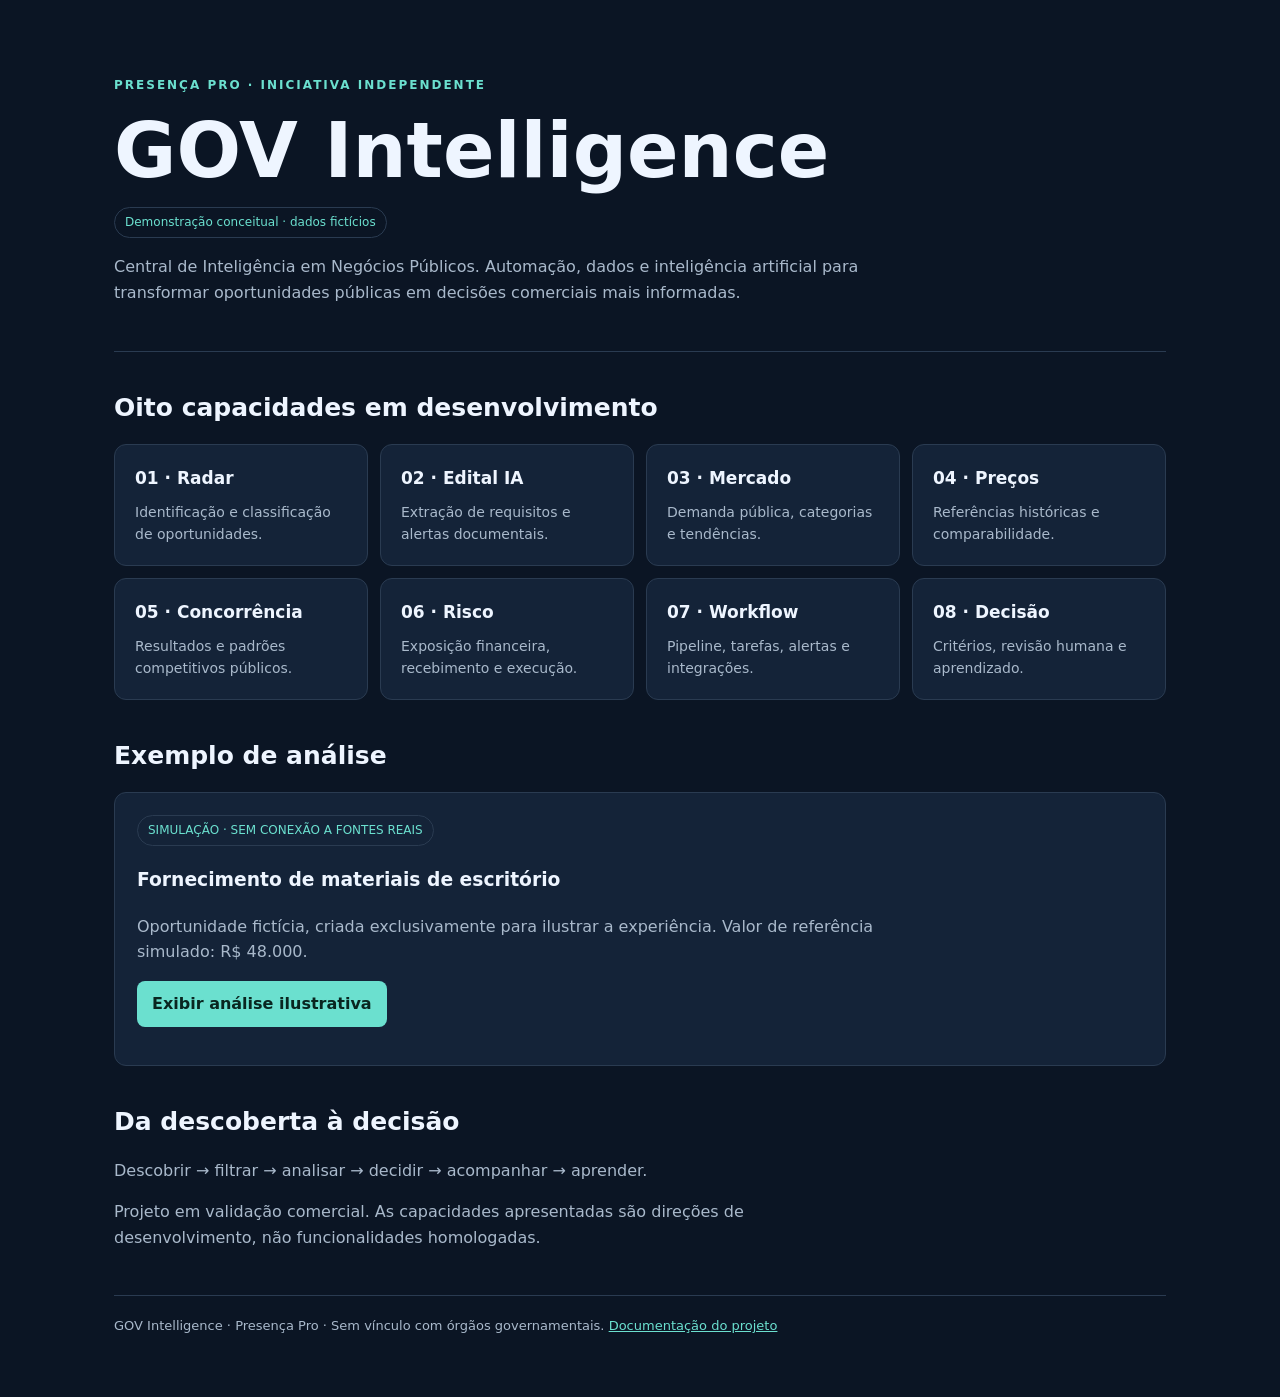
==== gov-intelligence/index.html @ 3c273a82 "GOV Intelligence: adicionar index.html" ====
<!doctype html>
<html lang="pt-BR"><head><meta charset="utf-8"><meta name="viewport" content="width=device-width,initial-scale=1"><title>GOV Intelligence | Presença Pro</title><style>
:root{color-scheme:dark;--bg:#0b1524;--panel:#142338;--line:#2a3b51;--muted:#a9b9cb;--accent:#6be0cf}*{box-sizing:border-box}body{margin:0;background:var(--bg);color:#eef5ff;font:16px/1.6 system-ui,sans-serif}main{max-width:1100px;margin:auto;padding:40px 24px}header{padding:36px 0 30px;border-bottom:1px solid var(--line)}.eyebrow{color:var(--accent);font-size:12px;letter-spacing:2px;font-weight:700}h1{font-size:clamp(36px,7vw,76px);line-height:1.05;margin:16px 0}h2{font-size:25px;margin:36px 0 16px}p{color:var(--muted);max-width:760px}.grid{display:grid;grid-template-columns:repeat(auto-fit,minmax(235px,1fr));gap:12px}.tile{background:var(--panel);border:1px solid var(--line);padding:20px;border-radius:12px}.tile h3{margin:0 0 8px;font-size:17px}.tile p{margin:0;font-size:14px}.tag{display:inline-block;border:1px solid var(--line);padding:5px 10px;border-radius:20px;color:var(--accent);font-size:12px}.demo{border:1px solid var(--line);border-radius:12px;padding:22px;background:var(--panel)}button{background:var(--accent);border:0;border-radius:8px;color:#092620;padding:10px 15px;font:inherit;font-weight:700;cursor:pointer}button:focus-visible{outline:3px solid white}#output{margin-top:16px;white-space:pre-line;color:#dbe9f5}footer{border-top:1px solid var(--line);margin-top:45px;padding:20px 0;font-size:13px;color:var(--muted)}a{color:var(--accent)}</style></head><body><main><header><div class="eyebrow">PRESENÇA PRO · INICIATIVA INDEPENDENTE</div><h1>GOV Intelligence</h1><div class="tag">Demonstração conceitual · dados fictícios</div><p>Central de Inteligência em Negócios Públicos. Automação, dados e inteligência artificial para transformar oportunidades públicas em decisões comerciais mais informadas.</p></header><h2>Oito capacidades em desenvolvimento</h2><div class="grid">
<article class="tile"><h3>01 · Radar</h3><p>Identificação e classificação de oportunidades.</p></article><article class="tile"><h3>02 · Edital IA</h3><p>Extração de requisitos e alertas documentais.</p></article><article class="tile"><h3>03 · Mercado</h3><p>Demanda pública, categorias e tendências.</p></article><article class="tile"><h3>04 · Preços</h3><p>Referências históricas e comparabilidade.</p></article><article class="tile"><h3>05 · Concorrência</h3><p>Resultados e padrões competitivos públicos.</p></article><article class="tile"><h3>06 · Risco</h3><p>Exposição financeira, recebimento e execução.</p></article><article class="tile"><h3>07 · Workflow</h3><p>Pipeline, tarefas, alertas e integrações.</p></article><article class="tile"><h3>08 · Decisão</h3><p>Critérios, revisão humana e aprendizado.</p></article>
</div><h2>Exemplo de análise</h2><section class="demo"><span class="tag">SIMULAÇÃO · SEM CONEXÃO A FONTES REAIS</span><h3>Fornecimento de materiais de escritório</h3><p>Oportunidade fictícia, criada exclusivamente para ilustrar a experiência. Valor de referência simulado: R$ 48.000.</p><button id="analyze">Exibir análise ilustrativa</button><div id="output" role="status" aria-live="polite"></div></section><h2>Da descoberta à decisão</h2><p>Descobrir → filtrar → analisar → decidir → acompanhar → aprender.</p><p>Projeto em validação comercial. As capacidades apresentadas são direções de desenvolvimento, não funcionalidades homologadas.</p><footer>GOV Intelligence · Presença Pro · Sem vínculo com órgãos governamentais. <a href="README.md">Documentação do projeto</a></footer></main><script>document.getElementById('analyze').addEventListener('click',()=>{document.getElementById('output').textContent='Aderência: potencial, sujeita a validação.\nDocumentação: verificar requisitos de habilitação.\nPreço: comparáveis históricos não disponíveis nesta simulação.\nRecebimento: sem evidência suficiente.\nDecisão sugerida: enviar para revisão humana.';});</script></body></html>
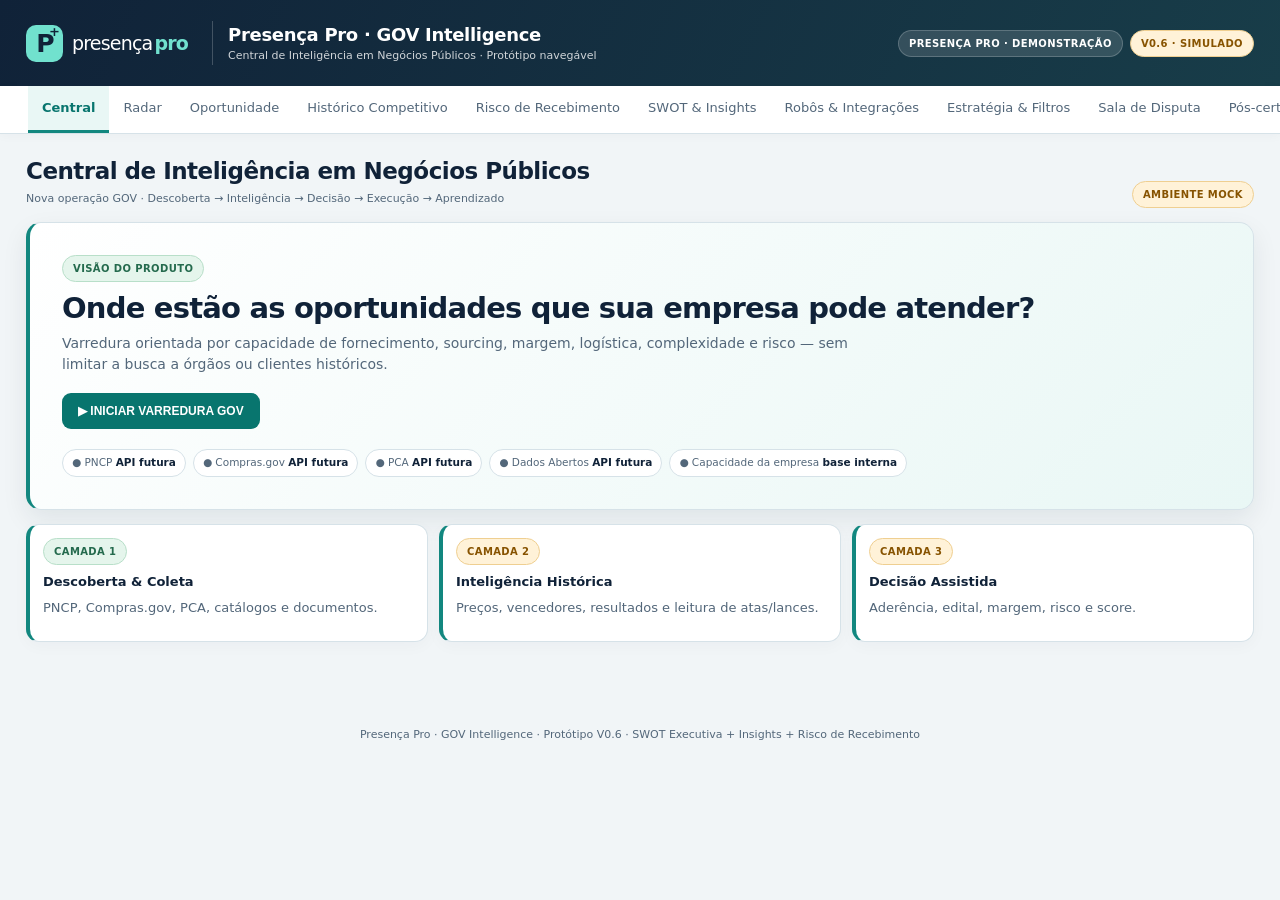
==== commit 0dd55634: "GOV Intelligence: ativar painel completo V0.6 com marca Presença Pro" ====
--- a/gov-intelligence/index.html
+++ b/gov-intelligence/index.html
@@ -1,5 +1,377 @@
 <!doctype html>
-<html lang="pt-BR"><head><meta charset="utf-8"><meta name="viewport" content="width=device-width,initial-scale=1"><title>GOV Intelligence | Presença Pro</title><style>
-:root{color-scheme:dark;--bg:#0b1524;--panel:#142338;--line:#2a3b51;--muted:#a9b9cb;--accent:#6be0cf}*{box-sizing:border-box}body{margin:0;background:var(--bg);color:#eef5ff;font:16px/1.6 system-ui,sans-serif}main{max-width:1100px;margin:auto;padding:40px 24px}header{padding:36px 0 30px;border-bottom:1px solid var(--line)}.eyebrow{color:var(--accent);font-size:12px;letter-spacing:2px;font-weight:700}h1{font-size:clamp(36px,7vw,76px);line-height:1.05;margin:16px 0}h2{font-size:25px;margin:36px 0 16px}p{color:var(--muted);max-width:760px}.grid{display:grid;grid-template-columns:repeat(auto-fit,minmax(235px,1fr));gap:12px}.tile{background:var(--panel);border:1px solid var(--line);padding:20px;border-radius:12px}.tile h3{margin:0 0 8px;font-size:17px}.tile p{margin:0;font-size:14px}.tag{display:inline-block;border:1px solid var(--line);padding:5px 10px;border-radius:20px;color:var(--accent);font-size:12px}.demo{border:1px solid var(--line);border-radius:12px;padding:22px;background:var(--panel)}button{background:var(--accent);border:0;border-radius:8px;color:#092620;padding:10px 15px;font:inherit;font-weight:700;cursor:pointer}button:focus-visible{outline:3px solid white}#output{margin-top:16px;white-space:pre-line;color:#dbe9f5}footer{border-top:1px solid var(--line);margin-top:45px;padding:20px 0;font-size:13px;color:var(--muted)}a{color:var(--accent)}</style></head><body><main><header><div class="eyebrow">PRESENÇA PRO · INICIATIVA INDEPENDENTE</div><h1>GOV Intelligence</h1><div class="tag">Demonstração conceitual · dados fictícios</div><p>Central de Inteligência em Negócios Públicos. Automação, dados e inteligência artificial para transformar oportunidades públicas em decisões comerciais mais informadas.</p></header><h2>Oito capacidades em desenvolvimento</h2><div class="grid">
-<article class="tile"><h3>01 · Radar</h3><p>Identificação e classificação de oportunidades.</p></article><article class="tile"><h3>02 · Edital IA</h3><p>Extração de requisitos e alertas documentais.</p></article><article class="tile"><h3>03 · Mercado</h3><p>Demanda pública, categorias e tendências.</p></article><article class="tile"><h3>04 · Preços</h3><p>Referências históricas e comparabilidade.</p></article><article class="tile"><h3>05 · Concorrência</h3><p>Resultados e padrões competitivos públicos.</p></article><article class="tile"><h3>06 · Risco</h3><p>Exposição financeira, recebimento e execução.</p></article><article class="tile"><h3>07 · Workflow</h3><p>Pipeline, tarefas, alertas e integrações.</p></article><article class="tile"><h3>08 · Decisão</h3><p>Critérios, revisão humana e aprendizado.</p></article>
-</div><h2>Exemplo de análise</h2><section class="demo"><span class="tag">SIMULAÇÃO · SEM CONEXÃO A FONTES REAIS</span><h3>Fornecimento de materiais de escritório</h3><p>Oportunidade fictícia, criada exclusivamente para ilustrar a experiência. Valor de referência simulado: R$ 48.000.</p><button id="analyze">Exibir análise ilustrativa</button><div id="output" role="status" aria-live="polite"></div></section><h2>Da descoberta à decisão</h2><p>Descobrir → filtrar → analisar → decidir → acompanhar → aprender.</p><p>Projeto em validação comercial. As capacidades apresentadas são direções de desenvolvimento, não funcionalidades homologadas.</p><footer>GOV Intelligence · Presença Pro · Sem vínculo com órgãos governamentais. <a href="README.md">Documentação do projeto</a></footer></main><script>document.getElementById('analyze').addEventListener('click',()=>{document.getElementById('output').textContent='Aderência: potencial, sujeita a validação.\nDocumentação: verificar requisitos de habilitação.\nPreço: comparáveis históricos não disponíveis nesta simulação.\nRecebimento: sem evidência suficiente.\nDecisão sugerida: enviar para revisão humana.';});</script></body></html>+<html lang="pt-BR">
+<head>
+<meta charset="utf-8">
+<meta name="viewport" content="width=device-width,initial-scale=1">
+<title>Presença Pro · GOV Intelligence V0.6</title>
+<style>
+html,body{margin:0;width:100%;height:100%;overflow:hidden;background:#f1f5f7}
+#app{border:0;width:100%;height:100%;display:block}
+</style>
+</head>
+<body>
+<iframe id="app" src="./base-v03.html" title="Presença Pro GOV Intelligence"></iframe>
+<script>
+const app=document.getElementById('app');
+app.addEventListener('load',()=>{
+  const w=app.contentWindow,d=app.contentDocument;
+  if(!d||d.getElementById('v04patched')) return;
+
+  const mark=d.createElement('meta'); mark.id='v04patched'; d.head.appendChild(mark);
+  d.title='Presença Pro · GOV Intelligence V0.6';
+
+  const css=d.createElement('style');
+  css.textContent=`
+  .engineboard{display:grid;grid-template-columns:repeat(4,1fr);gap:8px;margin-top:12px}
+  .engineitem{border:1px solid var(--ln);border-radius:8px;background:#fafcfe;padding:9px 10px;min-height:60px}
+  .engineitem .estate{display:flex;align-items:center;gap:6px;font-size:10px;color:var(--g);margin-top:5px}
+  .edot{width:8px;height:8px;border-radius:50%;background:#a8b3bd;display:inline-block}
+  .engineitem.active{border-color:#8acdc4;background:var(--soft)}
+  .engineitem.active .edot{background:var(--b);box-shadow:0 0 0 5px rgba(18,135,127,.12)}
+  .engineitem.done .edot{background:var(--ok)}
+  .engineitem b{font-size:11px;color:var(--n)}
+  .tabpane{display:none}.tabpane.on{display:block}
+  .mini-btn{border:1px solid var(--ln);background:#fff;color:var(--n);border-radius:6px;padding:5px 7px;font-size:10px;font-weight:700;cursor:pointer;margin-top:8px}
+  .mini-btn:hover{background:var(--soft)}
+  .history-detail{margin-top:12px}
+  .source-flag{font-size:9px;padding:2px 6px;border-radius:9px;background:#eef5fb;color:#245a91;white-space:nowrap}
+  .source-flag.ata{background:#fff4d8;color:#875300}
+  .engine-output{min-height:142px}.engine-output h3{margin-top:4px}
+  .source-map{display:grid;grid-template-columns:1fr 1fr;gap:10px}.source-map .card{margin-bottom:0}
+  .hist-kpis{display:grid;grid-template-columns:repeat(5,1fr);gap:10px}.hist-kpis .kpi{margin-bottom:0}
+  .risk-kpis{display:grid;grid-template-columns:repeat(5,1fr);gap:10px}.risk-kpis .kpi{margin-bottom:0}
+  .risk-low{color:#16834a}.risk-mid{color:#b26a00}.risk-high{color:#b52b2b}
+  .confidence{display:inline-flex;align-items:center;gap:5px;font-size:9px;font-weight:800;padding:3px 7px;border-radius:10px;background:#eaf6ef;color:#176b40}
+  .confidence.mid{background:#fff4d8;color:#875300}.confidence.low{background:#fdebec;color:#9b2525}
+  .swot-grid{display:grid;grid-template-columns:1fr 1fr;gap:10px}.swot-card{border:1px solid var(--ln);border-radius:10px;background:#fff;padding:14px}.swot-card h3{margin:0 0 8px;font-size:15px}.swot-card ul{margin:0;padding-left:18px}.swot-card li{margin:6px 0;font-size:12px;line-height:1.35}.swot-card.strength h3{color:#167447}.swot-card.weakness h3{color:#a35a00}.swot-card.opportunity h3{color:#245a91}.swot-card.threat h3{color:#a12b2b}.insight-grid{display:grid;grid-template-columns:repeat(3,1fr);gap:10px}.insight-card{background:#f8fbfe;border:1px solid var(--ln);border-radius:9px;padding:12px}.insight-card b{display:block;color:var(--n);margin-bottom:5px}.insight-card span{font-size:11px;color:var(--g);line-height:1.35;display:block}
+  @media(max-width:980px){.engineboard{grid-template-columns:repeat(2,1fr)}.hist-kpis,.risk-kpis{grid-template-columns:repeat(2,1fr)}.source-map{grid-template-columns:1fr}.insight-grid{grid-template-columns:1fr}}
+  @media(max-width:620px){.engineboard,.hist-kpis,.risk-kpis,.swot-grid{grid-template-columns:1fr}}
+  `;
+  d.head.appendChild(css);
+
+  const badges=[...d.querySelectorAll('.header-badges .badge')];
+  const vb=badges.find(x=>x.textContent.includes('V0.3'));
+  if(vb) vb.textContent='V0.6 · SIMULADO';
+  if(d.querySelector('footer')) d.querySelector('footer').textContent='Presença Pro · GOV Intelligence · Protótipo V0.6 · SWOT Executiva + Insights + Risco de Recebimento';
+
+  const detailNav=d.querySelector('.nav button[data-v="detail"]');
+  if(detailNav&&!d.querySelector('.nav button[data-v="history"]')){
+    const b=d.createElement('button'); b.dataset.v='history'; b.textContent='Histórico Competitivo';
+    detailNav.after(b);
+  }
+  const historyNav=d.querySelector('.nav button[data-v="history"]');
+  if(historyNav&&!d.querySelector('.nav button[data-v="paymentrisk"]')){
+    const b=d.createElement('button'); b.dataset.v='paymentrisk'; b.textContent='Risco de Recebimento'; historyNav.after(b);
+  }
+  const paymentNav=d.querySelector('.nav button[data-v="paymentrisk"]');
+  if(paymentNav&&!d.querySelector('.nav button[data-v="swot"]')){
+    const b=d.createElement('button'); b.dataset.v='swot'; b.textContent='SWOT & Insights'; paymentNav.after(b);
+  }
+
+  const detail=d.getElementById('detail');
+  detail.innerHTML=`
+  <div class="cols">
+    <div class="card">
+      <span class="badge mock">OPORTUNIDADE SIMULADA</span>
+      <h2 style="margin-bottom:5px">Pregão 90042/2026</h2>
+      <div class="muted">Aquisição de equipamentos de climatização • abertura 23/11/2026</div>
+      <div class="tabs detail-tabs">
+        <button class="on" data-tab="overview">Visão geral</button>
+        <button data-tab="items">Itens</button>
+        <button data-tab="prices">Preços</button>
+        <button data-tab="competition">Concorrência</button>
+        <button data-tab="edital">Edital IA</button>
+      </div>
+      <div class="tabpane on" id="tab-overview">
+        <div class="alert good"><b>Recomendação: PARTICIPAR.</b> Boa compatibilidade comercial, sourcing viável e logística favorável.</div>
+        <div class="alert"><b>Atenção:</b> prazo de entrega de 10 dias e pagamento previsto em 30 dias após aceite.</div>
+        <h3>Leitura estruturada da oportunidade</h3>
+        <table class="table"><tbody>
+          <tr><td>Objeto</td><td>Equipamentos de climatização</td></tr>
+          <tr><td>Valor estimado</td><td>R$ 184.500</td></tr>
+          <tr><td>Entrega</td><td>Fortaleza/CE</td></tr>
+          <tr><td>SRP</td><td>Sim</td></tr>
+          <tr><td>Equivalente</td><td>Permitido, mediante especificações</td></tr>
+          <tr><td>Pagamento</td><td>30 dias</td></tr>
+        </tbody></table>
+      </div>
+      <div class="tabpane" id="tab-items">
+        <h3>Itens mapeados</h3>
+        <table class="table"><thead><tr><th>Item</th><th>Descrição</th><th>Qtd.</th><th>Estimado</th><th>Aderência</th></tr></thead><tbody>
+          <tr><td>01</td><td>Equipamento 18.000 BTU</td><td>28</td><td>R$ 3.180/un.</td><td class="score">96</td></tr>
+          <tr><td>02</td><td>Equipamento 24.000 BTU</td><td>16</td><td>R$ 4.380/un.</td><td class="score">91</td></tr>
+          <tr><td>03</td><td>Acessórios de instalação</td><td>44</td><td>R$ 580/un.</td><td class="score">78</td></tr>
+        </tbody></table>
+      </div>
+      <div class="tabpane" id="tab-prices">
+        <div class="alert good"><b>Price Intelligence:</b> 37 resultados históricos comparáveis foram usados nesta simulação.</div>
+        <table class="table"><thead><tr><th>Indicador</th><th>Valor</th><th>Fonte prevista</th></tr></thead><tbody>
+          <tr><td>Estimativa atual</td><td>R$ 3.180</td><td>Edital/PNCP</td></tr>
+          <tr><td>Mediana histórica</td><td>R$ 3.042</td><td>Pesquisa de Preços / Resultados</td></tr>
+          <tr><td>Menor vencedor observado</td><td>R$ 2.890</td><td>Compras.gov</td></tr>
+          <tr><td>Último valor homologado</td><td>R$ 2.974</td><td>Resultado do item</td></tr>
+          <tr><td>Limite interno simulado</td><td><b>R$ 2.790</b></td><td>Motor interno</td></tr>
+        </tbody></table>
+        <button class="mini-btn goHistory">Abrir histórico competitivo →</button>
+      </div>
+      <div class="tabpane" id="tab-competition">
+        <h3>Mapa competitivo simulado</h3>
+        <table class="table"><thead><tr><th>Fornecedor</th><th>Vitórias</th><th>Faixa vencedora</th><th>Último resultado</th></tr></thead><tbody>
+          <tr><td>Fornecedor Alfa</td><td>8</td><td>R$ 2.890–3.060</td><td>R$ 2.974</td></tr>
+          <tr><td>Fornecedor Beta</td><td>5</td><td>R$ 2.940–3.140</td><td>R$ 3.020</td></tr>
+          <tr><td>Fornecedor Gama</td><td>4</td><td>R$ 3.000–3.190</td><td>R$ 3.085</td></tr>
+        </tbody></table>
+        <div class="sourcebox"><span class="source-flag">API estruturada</span> vencedor, menor lance, valor negociado/homologado quando disponíveis. <span class="source-flag ata">Ata/Lance Reader</span> sequência de propostas e lances quando houver ata pública acessível.</div>
+        <button class="mini-btn goHistory">Explorar histórico completo →</button>
+      </div>
+      <div class="tabpane" id="tab-edital">
+        <h3>Edital AI</h3>
+        <div class="alert"><b>Risco principal:</b> prazo de entrega de 10 dias.</div>
+        <table class="table"><tbody>
+          <tr><td>Habilitação</td><td>Sem exigência especial identificada</td></tr>
+          <tr><td>Marca de referência</td><td>Equivalente permitido</td></tr>
+          <tr><td>Garantia</td><td>12 meses</td></tr>
+          <tr><td>Multa por atraso</td><td>Cláusula localizada para revisão humana</td></tr>
+          <tr><td>Trechos críticos</td><td>6 trechos sinalizados</td></tr>
+        </tbody></table>
+      </div>
+      <div class="decision"><button class="approve">Aprovar participação</button><button class="review">Revisão humana</button><button class="reject">Descartar</button></div>
+    </div>
+    <div>
+      <div class="card">
+        <span class="muted">ADERÊNCIA</span><div class="bigscore">94</div>
+        <div class="meter"><span>Produto</span><div class="track"><div class="fill" style="width:96%"></div></div><b>96</b></div>
+        <div class="meter"><span>Sourcing</span><div class="track"><div class="fill" style="width:93%"></div></div><b>93</b></div>
+        <div class="meter"><span>Logística</span><div class="track"><div class="fill" style="width:88%"></div></div><b>88</b></div>
+        <div class="meter"><span>Financeiro</span><div class="track"><div class="fill" style="width:79%"></div></div><b>79</b></div>
+        <div class="meter"><span>Risco</span><div class="track"><div class="fill" style="width:84%"></div></div><b>84</b></div>
+      </div>
+      <div class="card section"><span class="badge mock">RISCO DE RECEBIMENTO · SIMULADO</span><h3 style="margin:8px 0 4px">Prazo histórico estimado: <span class="risk-low">27 dias</span></h3><div class="muted">Prazo do edital: 30 dias após aceite · confiança da amostra: alta</div><div class="meter"><span>Recebimento</span><div class="track"><div class="fill" style="width:88%"></div></div><b>88</b></div><div class="sourcebox">Motor cruza empenho → liquidação → pagamento e mede o prazo efetivo quando a fonte pública oferece essas datas.</div><button class="mini-btn goPaymentRisk">Abrir análise de recebimento →</button></div>
+      <div class="card section"><b>Como chegamos aqui?</b><div class="sourcebox">Source Collector → Opportunity Scanner → Catalog Normalizer → Capability Matcher → Historical Intelligence → Payment Risk Engine → Edital AI → Price & Risk Engine → Opportunity Score.</div></div>
+    </div>
+  </div>`;
+
+  const hist=d.createElement('section'); hist.id='history'; hist.className='view';
+  hist.innerHTML=`
+    <div class="hist-kpis">
+      <div class="kpi"><span>Pregões comparáveis</span><strong>128</strong></div>
+      <div class="kpi"><span>Itens/resultados</span><strong>684</strong></div>
+      <div class="kpi"><span>Fornecedores mapeados</span><strong>73</strong></div>
+      <div class="kpi"><span>Mediana de desconto</span><strong>8,7%</strong></div>
+      <div class="kpi"><span>Período</span><strong>24 meses</strong></div>
+    </div>
+    <div class="section card">
+      <div class="page-head" style="margin-bottom:10px"><div><h3>Histórico Competitivo</h3><div class="muted">Resultados anteriores para apoiar preço, concorrência e estratégia.</div></div><span class="badge mock">DADOS DEMONSTRATIVOS</span></div>
+      <div class="filtergrid">
+        <div><label>Família / item</label><input value="Climatização"></div>
+        <div><label>Órgão / UASG</label><input placeholder="Todos"></div>
+        <div><label>Fornecedor</label><input placeholder="Todos"></div>
+        <div><label>Período</label><select><option>Últimos 24 meses</option><option>12 meses</option><option>36 meses</option></select></div>
+        <div><label>UF</label><select><option>Brasil</option><option>CE</option><option>Nordeste</option></select></div>
+        <div><label>Resultado</label><select><option>Homologados + adjudicados</option><option>Todos</option></select></div>
+      </div>
+    </div>
+    <div class="section card">
+      <table class="table"><thead><tr><th>Data</th><th>Órgão</th><th>Item</th><th>Vencedor</th><th>Estimado</th><th>Melhor lance</th><th>Homologado</th><th>Fonte</th><th></th></tr></thead><tbody>
+        <tr><td>04/11/26</td><td>Órgão Federal A</td><td>18.000 BTU</td><td>Fornecedor Alfa</td><td>R$ 3.240</td><td>R$ 2.974</td><td>R$ 2.974</td><td><span class="source-flag">API</span></td><td><button class="mini-btn histDetail">Detalhar</button></td></tr>
+        <tr><td>18/10/26</td><td>Órgão Federal B</td><td>18.000 BTU</td><td>Fornecedor Beta</td><td>R$ 3.190</td><td>R$ 3.020</td><td>R$ 3.020</td><td><span class="source-flag">API</span></td><td><button class="mini-btn histDetail">Detalhar</button></td></tr>
+        <tr><td>29/09/26</td><td>Autarquia Federal C</td><td>24.000 BTU</td><td>Fornecedor Gama</td><td>R$ 4.520</td><td>R$ 4.110</td><td>R$ 4.090</td><td><span class="source-flag ata">ATA + API</span></td><td><button class="mini-btn histDetail">Detalhar</button></td></tr>
+        <tr><td>11/08/26</td><td>Instituto Federal D</td><td>18.000 BTU</td><td>Fornecedor Alfa</td><td>R$ 3.300</td><td>R$ 2.890</td><td>R$ 2.920</td><td><span class="source-flag ata">ATA + API</span></td><td><button class="mini-btn histDetail">Detalhar</button></td></tr>
+      </tbody></table>
+    </div>
+    <div class="history-detail card" id="historyDetail">
+      <div class="cols">
+        <div><span class="badge mock">SIMULAÇÃO HISTÓRICA</span><h3>Pregão histórico · Item 01 — 18.000 BTU</h3>
+          <table class="table"><tbody><tr><td>Estimado</td><td>R$ 3.240,00</td></tr><tr><td>Melhor lance</td><td><b>R$ 2.974,00</b></td></tr><tr><td>Negociado</td><td>R$ 2.974,00</td></tr><tr><td>Homologado</td><td>R$ 2.974,00</td></tr><tr><td>Vencedor</td><td>Fornecedor Alfa</td></tr><tr><td>Economia vs. estimado</td><td>8,2%</td></tr></tbody></table>
+        </div>
+        <div><h3>Linha de disputa</h3>
+          <div class="meter"><span>Abertura</span><div class="track"><div class="fill" style="width:100%"></div></div><b>3.240</b></div>
+          <div class="meter"><span>1º corte</span><div class="track"><div class="fill" style="width:94%"></div></div><b>3.060</b></div>
+          <div class="meter"><span>2º corte</span><div class="track"><div class="fill" style="width:92%"></div></div><b>2.990</b></div>
+          <div class="meter"><span>Vencedor</span><div class="track"><div class="fill" style="width:91%"></div></div><b>2.974</b></div>
+          <div class="sourcebox"><span class="source-flag">API</span> campos estruturados de resultado. <span class="source-flag ata">ATA</span> sequência detalhada de lances, quando disponível.</div>
+        </div>
+      </div>
+    </div>
+    <div class="section source-map"><div class="card"><h3>O que o robô consolida por item</h3><p class="muted">Órgão/UASG · descrição · CATMAT/CATSER · quantidade · estimativa · vencedor · melhor lance · negociado · homologado · data · classificação · desconto.</p></div><div class="card"><h3>O que o leitor de ata acrescenta</h3><p class="muted">Propostas iniciais · sequência de lances · horários/eventos · negociação · mensagens relevantes · comportamento competitivo, quando o documento público permitir extração.</p></div></div>
+  `;
+  d.getElementById('robots').before(hist);
+
+
+  const paymentrisk=d.createElement('section'); paymentrisk.id='paymentrisk'; paymentrisk.className='view';
+  paymentrisk.innerHTML=`
+    <div class="risk-kpis">
+      <div class="kpi"><span>Prazo médio efetivo</span><strong>34 dias</strong></div>
+      <div class="kpi"><span>Mediana</span><strong>29 dias</strong></div>
+      <div class="kpi"><span>P90</span><strong>61 dias</strong></div>
+      <div class="kpi"><span>Pagamentos no prazo</span><strong>78%</strong></div>
+      <div class="kpi"><span>Cobertura da amostra</span><strong>82%</strong></div>
+    </div>
+    <div class="section card">
+      <div class="page-head" style="margin-bottom:10px"><div><h3>Risco de Recebimento</h3><div class="muted">Prazo real entre liquidação/atesto e pagamento, conforme disponibilidade das fontes públicas.</div></div><span class="badge mock">DADOS DEMONSTRATIVOS</span></div>
+      <div class="filtergrid">
+        <div><label>Prazo histórico</label><select><option>Todos</option><option>Até 30 dias</option><option>31–45 dias</option><option>46–60 dias</option><option>61–90 dias</option><option>Acima de 90 dias</option></select></div>
+        <div><label>Nível de risco</label><select><option>Todos</option><option>Baixo</option><option>Médio</option><option>Alto</option></select></div>
+        <div><label>Esfera</label><select><option>Todas</option><option>Federal</option><option>Estadual</option><option>Municipal</option></select></div>
+        <div><label>UF</label><select><option>Brasil</option><option>CE</option><option>Nordeste</option></select></div>
+        <div><label>Confiança mínima</label><select><option>Média ou alta</option><option>Somente alta</option><option>Qualquer</option></select></div>
+        <div><label>Período histórico</label><select><option>24 meses</option><option>12 meses</option><option>36 meses</option></select></div>
+      </div>
+    </div>
+    <div class="section card">
+      <table class="table"><thead><tr><th>Órgão / unidade</th><th>Esfera</th><th>Prazo edital</th><th>Média efetiva</th><th>P90</th><th>No prazo</th><th>Risco</th><th>Confiança</th></tr></thead><tbody>
+        <tr><td>Órgão Federal A</td><td>Federal</td><td>30 dias</td><td>24 dias</td><td>38 dias</td><td>91%</td><td><b class="risk-low">Baixo</b></td><td><span class="confidence">ALTA</span></td></tr>
+        <tr><td>Autarquia Federal B</td><td>Federal</td><td>30 dias</td><td>37 dias</td><td>56 dias</td><td>74%</td><td><b class="risk-mid">Médio</b></td><td><span class="confidence">ALTA</span></td></tr>
+        <tr><td>Órgão Estadual C</td><td>Estadual</td><td>30 dias</td><td>48 dias</td><td>79 dias</td><td>62%</td><td><b class="risk-mid">Médio</b></td><td><span class="confidence mid">MÉDIA</span></td></tr>
+        <tr><td>Município D</td><td>Municipal</td><td>30 dias</td><td>—</td><td>—</td><td>—</td><td><b>Sem evidência</b></td><td><span class="confidence low">BAIXA</span></td></tr>
+      </tbody></table>
+      <div class="sourcebox"><b>Regra:</b> ausência de dado não será convertida em risco baixo. O motor exibirá <b>SEM EVIDÊNCIA SUFICIENTE</b> e reduzirá a confiança do score.</div>
+    </div>
+    <div class="section cols">
+      <div class="card"><h3>Como o indicador é calculado</h3><p class="muted">Contratação/empenho → data de atesto/liquidação → data de pagamento → dias efetivos. O motor calcula média, mediana, P75/P90, percentual pago no prazo, dispersão e recorrência de atrasos.</p></div>
+      <div class="card"><h3>Fontes previstas</h3><p class="muted">PNCP/Compras.gov para contratação e empenho; execução da despesa e Portais da Transparência para liquidação/pagamento; bases estaduais/municipais quando houver dados estruturados e auditáveis.</p></div>
+    </div>`;
+  d.getElementById('robots').before(paymentrisk);
+
+
+  const swot=d.createElement('section'); swot.id='swot'; swot.className='view';
+  swot.innerHTML=`
+    <div class="card">
+      <div class="page-head" style="margin-bottom:12px">
+        <div><h3>SWOT Executiva — Nova Operação GOV</h3><div class="muted">Cenário ilustrativo de uma empresa fornecedora que pretende crescer em negócios públicos.</div></div>
+        <span class="badge mock">VISÃO EXECUTIVA</span>
+      </div>
+      <div class="swot-grid">
+        <div class="swot-card strength"><h3>Forças</h3><ul>
+          <li>Possibilidade de operar várias linhas de fornecimento.</li>
+          <li>Experiência com clientes públicos e fornecimento institucional, quando comprovada.</li>
+          <li>Histórico comercial pode demonstrar capacidade de comprar e entregar.</li>
+          <li>Estrutura de dados, painéis e automações como capacidade a desenvolver.</li>
+        </ul></div>
+        <div class="swot-card weakness"><h3>Fraquezas</h3><ul>
+          <li>Histórico de licitações ainda pouco estruturado para comparar lances, perdas e concorrentes.</li>
+          <li>Capital de giro pode limitar oportunidades maiores.</li>
+          <li>Dependência de fornecedor, estoque e prazo de entrega precisa ser validada caso a caso.</li>
+          <li>Alguns dados antigos ainda não permitem reconstruir todo o caminho do certame.</li>
+        </ul></div>
+        <div class="swot-card opportunity"><h3>Oportunidades</h3><ul>
+          <li>Acessar um universo muito maior de compras públicas no GOV.</li>
+          <li>Entrar em novas categorias com base em margem, prazo e capacidade de fornecimento.</li>
+          <li>Usar histórico de preços, vencedores e pagamentos para escolher melhor onde participar.</li>
+          <li>Transformar dados públicos em vantagem competitiva própria.</li>
+        </ul></div>
+        <div class="swot-card threat"><h3>Riscos Externos</h3><ul>
+          <li>Guerra de preço e margem insuficiente.</li>
+          <li>Atraso de pagamento e capital parado por muito tempo.</li>
+          <li>Erro técnico no item, documentação ou prazo de entrega.</li>
+          <li>Concorrentes recorrentes com maior escala ou preço de compra melhor.</li>
+        </ul></div>
+      </div>
+    </div>
+    <div class="section card">
+      <h3>Insights para decisão</h3>
+      <div class="insight-grid">
+        <div class="insight-card"><b>1. Não entrar só porque o edital parece bom</b><span>Preço, margem, prazo, fornecedor e recebimento precisam fechar juntos.</span></div>
+        <div class="insight-card"><b>2. Caixa é parte da estratégia</b><span>Uma oportunidade grande pode ser ruim se exigir muito dinheiro antes do recebimento.</span></div>
+        <div class="insight-card"><b>3. O motor deve aprender</b><span>Cada disputa vencida ou perdida melhora preço, concorrência e decisão futura.</span></div>
+      </div>
+    </div>
+    <div class="section card">
+      <div class="alert good"><b>Leitura executiva:</b> a capacidade comercial deve ser validada antes de entrar nesse mercado; o crescimento deve ser seletivo. O diferencial será escolher melhor as oportunidades — não participar de tudo.</div>
+    </div>`;
+  d.getElementById('robots').before(swot);
+
+  const robots=d.getElementById('robots');
+  const engine=(name,out,badge='MOTOR')=>`<div class="card"><span class="badge ${badge==='CONECTOR'?'real':'mock'}">${badge}</span><strong>${name}</strong><span class="muted">${out}</span><button class="mini-btn engineShow" data-name="${name}" data-out="${out}">Ver saída</button></div>`;
+  robots.innerHTML=`
+    <div class="robot">
+      ${engine('PNCP Connector','Contratações, itens, resultados, atas, contratos e PCA.','CONECTOR')}
+      ${engine('Compras.gov Open Data','Pregões, itens, preços praticados, fornecedores e resultados.','CONECTOR')}
+      ${engine('Opportunity Scanner','Varre, deduplica e classifica novas oportunidades.')}
+      ${engine('Catalog Normalizer','Relaciona descrições a CATMAT/CATSER e famílias comerciais.')}
+      ${engine('Capability Matcher','Cruza capacidade histórica, sourcing e viabilidade operacional.')}
+      ${engine('Historical Intelligence','Consolida vencedores, preços, homologações e recorrência.')}
+      ${engine('Public Expenditure Connector','Coleta empenho, liquidação e pagamento em bases públicas estruturadas.','CONECTOR')}
+      ${engine('Payment Risk Engine','Calcula prazo efetivo, dispersão, atrasos e confiança por órgão/unidade.')}
+      ${engine('Ata / Lance Reader','Reconstrói dinâmica de disputa a partir de atas públicas acessíveis.')}
+      ${engine('Edital AI','Extrai requisitos, riscos, prazos e obrigações.')}
+      ${engine('Price & Risk Engine','Calcula referência, margem, capital e limite de disputa.')}
+      ${engine('Competitor Intelligence','Mapeia frequência de vitórias e faixas vencedoras.')}
+      ${engine('Opportunity Score','Consolida aderência, margem, prazo e risco.')}
+      ${engine('Alert & Learning Engine','Monitora prazos, retificações e retroalimenta o motor.')}
+    </div>
+    <div class="section cols">
+      <div class="card"><h3>Orquestração</h3><div class="flow"><span class="node">Fontes</span><span class="arrow">→</span><span class="node">Scanner</span><span class="arrow">→</span><span class="node">Catálogo</span><span class="arrow">→</span><span class="node">Capacidade</span><span class="arrow">→</span><span class="node">Histórico</span><span class="arrow">→</span><span class="node">Recebimento</span><span class="arrow">→</span><span class="node">Ata/Lances</span><span class="arrow">→</span><span class="node">Edital</span><span class="arrow">→</span><span class="node">Preço/Risco</span><span class="arrow">→</span><span class="node">Score</span><span class="arrow">→</span><span class="node">Humano</span></div><div class="sourcebox">Os motores são etapas independentes, com entrada, saída e rastreabilidade próprias.</div></div>
+      <div class="card engine-output" id="engineOutput"><span class="badge mock">MAPA DE MOTORES</span><h3>Clique em “Ver saída”</h3><p class="muted">O painel mostrará o papel e o produto de dados de cada motor.</p></div>
+    </div>`;
+
+  const scan=d.getElementById('scan');
+  const srcbox=scan.querySelector('.sourcebox');
+  const eb=d.createElement('div'); eb.className='engineboard'; eb.id='engineboard';
+  const engineNames=['Source Collector','Opportunity Scanner','Catalog Normalizer','Capability Matcher','Historical Intelligence','Payment Risk Engine','Edital AI','Price & Risk Engine','Opportunity Score'];
+  eb.innerHTML=engineNames.map((n,i)=>`<div class="engineitem" data-engine="${i}"><b>${String(i+1).padStart(2,'0')} · ${n}</b><div class="estate"><span class="edot"></span><span>Aguardando</span></div></div>`).join('');
+  srcbox.before(eb);
+
+  const homeCards=d.querySelector('#home .section .robot');
+  if(homeCards) homeCards.innerHTML='<div class="card"><span class="badge real">CAMADA 1</span><strong>Descoberta & Coleta</strong><span class="muted">PNCP, Compras.gov, PCA, catálogos e documentos.</span></div><div class="card"><span class="badge mock">CAMADA 2</span><strong>Inteligência Histórica</strong><span class="muted">Preços, vencedores, resultados e leitura de atas/lances.</span></div><div class="card"><span class="badge mock">CAMADA 3</span><strong>Decisão Assistida</strong><span class="muted">Aderência, edital, margem, risco e score.</span></div>';
+
+  const filtersView=d.getElementById('filters');
+  if(filtersView){
+    const rf=d.createElement('div'); rf.className='section card';
+    rf.innerHTML='<span class="badge mock">NOVO FILTRO</span><h3>Prazo histórico de recebimento</h3><div class="filtergrid"><div><label>Prazo máximo aceitável</label><select><option>Sem limite</option><option>Até 30 dias</option><option>Até 45 dias</option><option>Até 60 dias</option><option>Até 90 dias</option></select></div><div><label>Risco máximo</label><select><option>Qualquer</option><option>Baixo</option><option>Baixo ou médio</option></select></div><div><label>Confiança mínima</label><select><option>Média</option><option>Alta</option><option>Qualquer</option></select></div></div><div class="sourcebox">Esse filtro usará prazo <b>efetivamente observado</b>, e não apenas o prazo escrito no edital. Quando não houver dados suficientes, a oportunidade permanece visível com aviso de baixa confiança.</div>';
+    filtersView.appendChild(rf);
+  }
+
+  const names={home:'Central de Inteligência em Negócios Públicos',radar:'Radar de Oportunidades GOV',detail:'Raio-X da Oportunidade',history:'Histórico Competitivo',paymentrisk:'Risco de Recebimento',swot:'SWOT & Insights',robots:'Robôs & Integrações',filters:'Estratégia & Filtros',live:'Sala de Disputa Assistida',post:'Pós-certame & Aprendizado'};
+  function showV4(id){
+    d.querySelectorAll('.view').forEach(x=>x.classList.remove('active'));
+    const el=d.getElementById(id); if(el) el.classList.add('active');
+    d.querySelectorAll('.nav button').forEach(x=>x.classList.toggle('active',x.dataset.v===id));
+    d.getElementById('title').textContent=names[id]||'Presença Pro GOV Intelligence';
+    w.scrollTo(0,0);
+  }
+  d.querySelectorAll('.nav button').forEach(b=>b.onclick=()=>showV4(b.dataset.v));
+  d.querySelectorAll('.goDetail').forEach(b=>b.onclick=()=>showV4('detail'));
+  d.querySelectorAll('.goHistory').forEach(b=>b.onclick=()=>showV4('history'));
+  d.querySelectorAll('.goPaymentRisk').forEach(b=>b.onclick=()=>showV4('paymentrisk'));
+  d.querySelectorAll('.detail-tabs button').forEach(b=>b.onclick=()=>{
+    d.querySelectorAll('.detail-tabs button').forEach(x=>x.classList.remove('on'));
+    d.querySelectorAll('#detail .tabpane').forEach(x=>x.classList.remove('on'));
+    b.classList.add('on'); d.getElementById('tab-'+b.dataset.tab).classList.add('on');
+  });
+  d.querySelectorAll('.histDetail').forEach(b=>b.onclick=()=>d.getElementById('historyDetail').scrollIntoView({behavior:'smooth',block:'start'}));
+  d.querySelectorAll('.engineShow').forEach(b=>b.onclick=()=>{
+    d.getElementById('engineOutput').innerHTML='<span class="badge mock">SAÍDA DO MOTOR</span><h3>'+b.dataset.name+'</h3><p>'+b.dataset.out+'</p><div class="sourcebox">Cada saída será armazenada com fonte, horário, identificador da contratação/item e versão do motor, permitindo auditoria e reprocessamento.</div>';
+  });
+
+  const steps=[
+    ['Source Collector conectando PNCP, Compras.gov, PCA e Dados Abertos...',12,684120,731,1842,0,0],
+    ['Opportunity Scanner pesquisando contratações, itens e novas publicações...',27,2198360,2184,18420,34,1],
+    ['Catalog Normalizer padronizando CATMAT/CATSER, descrições e sinônimos...',41,4124822,4823,52610,91,2],
+    ['Capability Matcher cruzando linhas de fornecimento com capacidade da empresa...',55,5489314,4823,52610,184,3],
+    ['Historical Intelligence consultando preços, vencedores e homologações...',66,6350921,4823,52610,226,4],
+    ['Payment Risk Engine cruzando empenhos, liquidações, pagamentos e prazos efetivos...',75,6814330,4823,52610,119,5],
+    ['Edital AI lendo requisitos, prazos, habilitação e riscos...',83,7126440,4823,52610,63,6],
+    ['Price & Risk Engine calculando referências, margem e limite estratégico...',92,8249732,4823,52610,21,7],
+    ['Opportunity Score priorizando as melhores oportunidades para revisão humana...',100,8912450,4823,52610,11,8]
+  ];
+  const fmt=n=>new Intl.NumberFormat('pt-BR').format(Math.round(n));
+  function tween(el,a,b,dur=700,formatter=fmt){const st=performance.now();function f(now){const q=Math.min(1,(now-st)/dur),e=1-Math.pow(1-q,3);el.textContent=formatter(a+(b-a)*e);if(q<1)w.requestAnimationFrame(f)}w.requestAnimationFrame(f)}
+  d.getElementById('start').onclick=()=>{
+    const s=d.getElementById('scan'),bar=d.getElementById('scanbar'),log=d.getElementById('log'),pct=d.getElementById('pct'),ring=d.getElementById('ring'),phase=d.getElementById('phase'),records=d.getElementById('records'),m1=d.getElementById('m1'),m2=d.getElementById('m2'),m3=d.getElementById('m3');
+    s.style.display='block';log.innerHTML='';bar.style.width='0';pct.textContent='0%';records.textContent='0';m1.textContent=m2.textContent=m3.textContent='0';d.querySelectorAll('.engineitem').forEach(e=>e.classList.remove('active','done'));
+    let i=0,prev=[0,0,0,0,0];
+    const run=()=>{
+      if(i>=steps.length){d.querySelectorAll('.engineitem').forEach(e=>{e.classList.remove('active');e.classList.add('done')});setTimeout(()=>showV4('radar'),1300);return}
+      const x=steps[i++],p=x[1],ei=x[6];
+      d.querySelectorAll('.engineitem').forEach((e,idx)=>{e.classList.toggle('done',idx<ei);e.classList.toggle('active',idx===ei)});
+      phase.textContent=x[0];bar.style.width=p+'%';ring.style.background='conic-gradient(var(--b) '+(p*3.6)+'deg,#e4edf5 0deg)';
+      tween(pct,prev[0],p,700,v=>Math.round(v)+'%');tween(records,prev[1],x[2]);tween(m1,prev[2],x[3]);tween(m2,prev[3],x[4]);tween(m3,prev[4],x[5]);
+      log.innerHTML='<div><b>MOTOR '+String(ei+1).padStart(2,'0')+' · ETAPA '+i+'/'+steps.length+'</b> &nbsp;●&nbsp; '+x[0]+'</div>';
+      prev=[p,x[2],x[3],x[4],x[5]];setTimeout(run,1000);
+    };run();
+  };
+});
+</script>
+</body>
+</html>
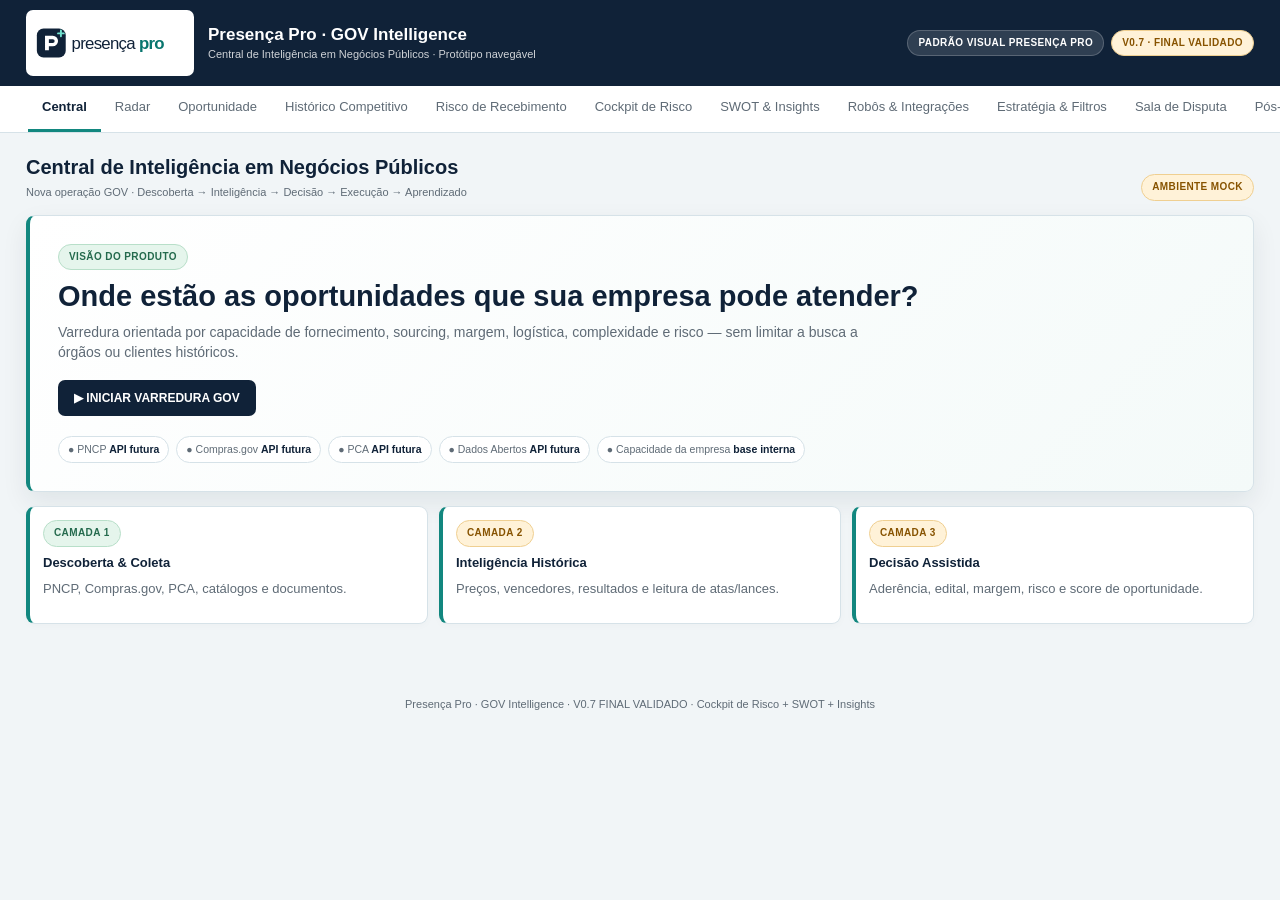
==== commit 6d639f4c: "GOV Intelligence: substituir painel pela V0.7 FINAL validada — Presença Pro" ====
--- a/gov-intelligence/index.html
+++ b/gov-intelligence/index.html
@@ -1,377 +1,304 @@
 <!doctype html>
 <html lang="pt-BR">
 <head>
-<meta charset="utf-8">
-<meta name="viewport" content="width=device-width,initial-scale=1">
-<title>Presença Pro · GOV Intelligence V0.6</title>
+<meta charset="utf-8"><meta name="viewport" content="width=device-width,initial-scale=1">
+<title>Presença Pro · GOV Intelligence V0.7 FINAL</title>
+<meta name="robots" content="noindex,nofollow">
 <style>
-html,body{margin:0;width:100%;height:100%;overflow:hidden;background:#f1f5f7}
-#app{border:0;width:100%;height:100%;display:block}
+:root{--n:#102238;--b:#12877F;--bg:#F1F5F7;--ln:#D6E2E8;--tx:#17212B;--g:#5F6B76;--ok:#247454;--w:#A96B10;--d:#E62B2E;--soft:#E9F7F5;--white:#fff;--shadow:0 10px 26px rgba(16,34,56,.08)}
+*{box-sizing:border-box}html,body{max-width:100%}body{margin:0;background:var(--bg);font:13px/1.45 -apple-system,"Segoe UI",Roboto,Arial,sans-serif;color:var(--tx)}
+header{background:var(--n);color:#fff;padding:10px 26px;display:flex;justify-content:space-between;align-items:center;gap:16px}
+.brand{display:flex;gap:14px;align-items:center;min-width:0}.logo-wrap{background:#fff;border-radius:7px;width:168px;height:66px;display:flex;align-items:center;justify-content:center;overflow:hidden;padding:3px 7px;position:relative;flex:0 0 auto}.logo-wrap img{width:100%;height:100%;object-fit:contain}.logo-fallback{display:none;color:var(--n);font-size:18px;font-weight:900;letter-spacing:.4px}.brand-copy{min-width:0}.ttl{font-size:17px;font-weight:800}.sub{font-size:11px;color:#ffffffcc}.header-badges{display:flex;gap:7px;align-items:center;flex-wrap:wrap;justify-content:flex-end}
+.badge{display:inline-block;padding:5px 10px;border-radius:20px;font-size:10px;font-weight:800;letter-spacing:.04em;white-space:nowrap}.badge.mock{background:#fff2d8;color:#875300;border:1px solid #efcf91}.badge.real{background:#e5f5ec;color:#246a4d;border:1px solid #b8dfc9}.badge.info{background:#ffffff22;color:#fff;border:1px solid #ffffff33}
+nav.nav{display:flex;background:#fff;border-bottom:1px solid var(--ln);padding:0 28px;overflow:auto;position:sticky;top:0;z-index:20}.nav button{border:0;background:none;padding:12px 14px;color:var(--g);cursor:pointer;border-bottom:3px solid transparent;white-space:nowrap;font:inherit}.nav button:hover{color:var(--n)}.nav button.active{color:var(--n);border-color:var(--b);font-weight:700}
+main{max-width:1320px;margin:auto;padding:20px 26px 60px}.page-head{display:flex;justify-content:space-between;align-items:end;gap:12px;flex-wrap:wrap;margin-bottom:14px}.page-head h1{margin:0;color:var(--n);font-size:20px}.meta{font-size:11px;color:var(--g);margin-top:3px}.view{display:none}.view.active{display:block}
+.hero{padding:28px;background:linear-gradient(135deg,#fff 0%,#F4FAF9 100%);border:1px solid var(--ln);border-left:4px solid var(--b);border-radius:9px;box-shadow:var(--shadow)}.hero h2{font-size:29px;line-height:1.15;color:var(--n);margin:10px 0 8px}.hero p{max-width:800px;color:var(--g);font-size:14px;margin:0}.start{margin-top:18px;border:0;border-radius:7px;padding:11px 16px;font-weight:800;background:var(--n);color:#fff;cursor:pointer;font-size:12px}.start:hover{background:#183e4b}.sources{display:flex;gap:7px;flex-wrap:wrap;margin-top:20px}.source{border:1px solid var(--ln);background:#fff;border-radius:14px;padding:5px 9px;color:var(--g);font-size:10.5px}.source b{color:var(--n)}
+.scan{margin-top:18px;display:none;padding:18px;border:1px solid var(--ln);border-radius:9px;background:#fff}.scanhead{display:grid;grid-template-columns:132px 1fr;gap:20px;align-items:center;margin-bottom:15px}.ring{width:120px;height:120px;border-radius:50%;display:grid;place-items:center;background:conic-gradient(var(--b) 0deg,#E2ECEE 0deg);position:relative}.ring:after{content:"";position:absolute;inset:10px;border-radius:50%;background:#fff}.ringval{position:relative;z-index:1;font-size:28px;font-weight:900;color:var(--n)}.phase{font-size:16px;font-weight:800;color:var(--n);margin-bottom:5px}.records{font-size:27px;font-weight:900;color:var(--n)}.recordslabel,.muted{color:var(--g)}.recordslabel{font-size:10.5px}.scanmeta{display:grid;grid-template-columns:repeat(3,1fr);gap:8px;margin-top:10px}.scanmini{padding:9px;border:1px solid var(--ln);border-radius:7px;background:#F7FAFA}.scanmini b{display:block;font-size:16px;color:var(--n);margin-top:1px}.scanline{height:8px;border-radius:8px;background:#E2ECEE;overflow:hidden}.scanbar{height:100%;width:0;background:linear-gradient(90deg,var(--n),var(--b));transition:width .4s}.log{margin-top:12px;color:var(--g);min-height:58px;padding:9px 11px;background:var(--soft);border-radius:7px;border:1px solid #BFE1DB}.sourcebox{font-size:10.5px;color:var(--g);border-top:1px solid var(--ln);margin-top:12px;padding-top:10px}
+.section{margin-top:14px}.section h3{margin:0 0 9px;color:var(--n);font-size:14px}.grid4{display:grid;grid-template-columns:repeat(4,1fr);gap:11px}.kpi,.card{background:#fff;border:1px solid var(--ln);border-radius:9px;padding:13px;margin-bottom:13px}.kpi{border-left:4px solid var(--b);min-height:88px}.kpi strong{display:block;font-size:19px;color:var(--n);margin-top:5px}.kpi span{font-size:9.5px;text-transform:uppercase;letter-spacing:.05em;color:var(--g);font-weight:700}.card{box-shadow:0 2px 8px rgba(17,33,43,.025)}.card h2,.card h3{color:var(--n)}
+.toolbar{display:flex;gap:8px;align-items:center;flex-wrap:wrap;margin-bottom:12px}.chip,.tag{border:1px solid var(--ln);border-radius:12px;background:#fff;color:var(--g);padding:4px 8px;font-size:10px}.tag{background:#E4F4F1;color:#11665F;border-color:#BFE1DB;display:inline-block;margin:2px 4px 2px 0}
+.table{width:100%;border-collapse:collapse;font-size:12px;background:#fff}.table th{background:var(--n);color:#fff;text-align:left;padding:7px;font-size:10px;text-transform:uppercase}.table td{padding:8px;border-bottom:1px solid var(--ln)}.table tr:hover td{background:#F4FAF9}.score{font-weight:900;color:var(--ok)}.open{border:1px solid var(--ln);background:#fff;color:var(--n);border-radius:7px;padding:6px 9px;cursor:pointer;font-weight:700}.open:hover{background:var(--soft);border-color:#9DCEC8}
+.cols{display:grid;grid-template-columns:1.25fr .75fr;gap:14px}.bigscore{font-size:48px;font-weight:900;color:var(--ok);line-height:1}.meter{display:grid;grid-template-columns:120px 1fr 30px;gap:9px;align-items:center;margin:8px 0;font-size:11px}.track{height:7px;background:#E2ECEE;border-radius:9px;overflow:hidden}.fill{height:100%;background:linear-gradient(90deg,var(--n),var(--b))}.tabs{display:flex;gap:6px;margin:14px 0 10px;flex-wrap:wrap}.tabs button{border:1px solid var(--ln);background:#fff;color:var(--g);padding:7px 9px;border-radius:7px;cursor:pointer;font:inherit}.tabs button.on{background:var(--n);border-color:var(--n);color:#fff;font-weight:700}
+.alert{padding:10px 13px;background:#fff8e5;border:1px solid #f2d58a;border-left:4px solid var(--w);border-radius:8px;margin-bottom:11px}.alert.good{background:#eff8f4;border-color:#c3e4d4;border-left-color:var(--ok)}
+.robot{display:grid;grid-template-columns:repeat(3,1fr);gap:11px}.robot .card{border-left:4px solid var(--b);min-height:118px}.robot .card strong{display:block;color:var(--n);margin:7px 0}.flow{display:flex;gap:7px;align-items:center;flex-wrap:wrap}.node{padding:7px 9px;border:1px solid var(--ln);border-radius:7px;background:#F7FAFA;color:var(--n);font-size:11px}.arrow{color:var(--b);font-weight:900}
+.decision{display:flex;gap:8px;margin-top:15px;flex-wrap:wrap}.decision button{border:0;border-radius:7px;padding:9px 11px;font-weight:800;cursor:pointer;font-size:11px}.approve{background:var(--ok);color:#fff}.review{background:#e9b64d;color:#513500}.reject{background:#f7e8e8;color:#9b2628;border:1px solid #eac6c7!important}
+.live{display:grid;grid-template-columns:1fr 1fr;gap:14px}.liveprice{font-size:34px;font-weight:900;color:var(--n)}.pulse{width:8px;height:8px;background:var(--d);border-radius:50%;display:inline-block;box-shadow:0 0 0 0 rgba(230,43,46,.45);animation:pulse 1.5s infinite}@keyframes pulse{70%{box-shadow:0 0 0 9px rgba(230,43,46,0)}}
+.filtergrid{display:grid;grid-template-columns:repeat(3,1fr);gap:12px}.filtergrid label{display:block;color:var(--g);font-size:10.5px;margin-bottom:4px}.filtergrid select,.filtergrid input{width:100%;background:#fff;color:var(--tx);border:1px solid var(--ln);border-radius:7px;padding:8px;font:inherit}
+footer{text-align:center;color:var(--g);font-size:11px;padding:0 10px 22px}
+@media(max-width:980px){.grid4,.robot,.filtergrid{grid-template-columns:repeat(2,1fr)}.cols,.live{grid-template-columns:1fr}}
+@media(max-width:620px){html,body{overflow-x:hidden}header{display:block;padding:10px 12px}.brand{width:100%;gap:10px}.logo-wrap{width:108px;height:44px;flex:0 0 108px}.ttl{font-size:13px}.sub{font-size:10px}.header-badges{justify-content:flex-start;margin-top:8px}.badge{white-space:normal}.nav{width:100%;padding:0 5px!important;overflow-x:auto;-webkit-overflow-scrolling:touch}.nav button{flex:0 0 auto;padding:10px 9px;font-size:11px}main{padding:12px 10px 44px}.page-head{align-items:flex-start}.page-head h1{font-size:16px}.hero{padding:18px}.hero h2{font-size:23px}.grid4,.robot,.filtergrid,.cols,.live{grid-template-columns:minmax(0,1fr)}.scanhead{grid-template-columns:1fr;text-align:center}.ring{margin:auto}.scanmeta{grid-template-columns:1fr}.kpi,.card,.alert{min-width:0;max-width:100%}.table{display:block;width:100%;max-width:100%;overflow-x:auto;-webkit-overflow-scrolling:touch}.table th,.table td{white-space:nowrap}.meter{grid-template-columns:90px 1fr 28px}.flow{align-items:flex-start}.logo-fallback{font-size:14px}}
+
+.engineboard{display:grid;grid-template-columns:repeat(4,1fr);gap:8px;margin-top:12px}.engineitem{border:1px solid var(--ln);border-radius:8px;background:#F7FAFA;padding:9px 10px;min-height:60px}.engineitem .estate{display:flex;align-items:center;gap:6px;font-size:10px;color:var(--g);margin-top:5px}.edot{width:8px;height:8px;border-radius:50%;background:#a8b3bd;display:inline-block}.engineitem.active{border-color:#8ACDC4;background:var(--soft)}.engineitem.active .edot{background:var(--b);box-shadow:0 0 0 5px rgba(18,135,127,.12)}.engineitem.done .edot{background:var(--ok)}.engineitem b{font-size:11px;color:var(--n)}
+.tabpane{display:none}.tabpane.on{display:block}.tabs button{transition:.15s}.history-actions{display:flex;gap:6px;flex-wrap:wrap}.mini-btn{border:1px solid var(--ln);background:#fff;color:var(--n);border-radius:6px;padding:5px 7px;font-size:10px;font-weight:700;cursor:pointer}.mini-btn:hover{background:var(--soft)}.history-detail{margin-top:12px}.source-flag{font-size:9px;padding:2px 6px;border-radius:9px;background:#E4F4F1;color:#11665F;white-space:nowrap}.source-flag.ata{background:#fff4d8;color:#875300}.engine-output{min-height:142px}.engine-output h3{margin-top:4px}.engine-output ul{margin:8px 0 0 18px;padding:0}.engine-output li{margin:4px 0}.source-map{display:grid;grid-template-columns:1fr 1fr;gap:10px}.source-map .card{margin-bottom:0}.hist-kpis{display:grid;grid-template-columns:repeat(5,1fr);gap:10px}.hist-kpis .kpi{margin-bottom:0}.spark{height:8px;border-radius:8px;background:#E2ECEE;overflow:hidden;margin-top:5px}.spark span{display:block;height:100%;background:linear-gradient(90deg,var(--n),var(--b))}
+@media(max-width:980px){.engineboard{grid-template-columns:repeat(2,1fr)}.hist-kpis{grid-template-columns:repeat(2,1fr)}.source-map{grid-template-columns:1fr}}
+@media(max-width:620px){.engineboard,.hist-kpis{grid-template-columns:1fr}}
+
+.risk-kpis{display:grid;grid-template-columns:repeat(5,1fr);gap:10px}.risk-kpis .kpi{margin-bottom:0}
+.risk-low{color:#16834a}.risk-mid{color:#b26a00}.risk-high{color:#b52b2b}
+.confidence{display:inline-flex;align-items:center;gap:5px;font-size:9px;font-weight:800;padding:3px 7px;border-radius:10px;background:#eaf6ef;color:#176b40}
+.confidence.mid{background:#fff4d8;color:#875300}.confidence.low{background:#fdebec;color:#9b2525}
+.swot-grid{display:grid;grid-template-columns:1fr 1fr;gap:10px}
+.swot-card{border:1px solid var(--ln);border-radius:10px;background:#fff;padding:14px}
+.swot-card h3{margin:0 0 8px;font-size:15px}.swot-card ul{margin:0;padding-left:18px}
+.swot-card li{margin:6px 0;font-size:12px;line-height:1.35}
+.swot-card.strength h3{color:#167447}.swot-card.weakness h3{color:#a35a00}
+.swot-card.opportunity h3{color:#11665F}.swot-card.threat h3{color:#a12b2b}
+.insight-grid{display:grid;grid-template-columns:repeat(3,1fr);gap:10px}
+.insight-card{background:#F4FAF9;border:1px solid var(--ln);border-radius:9px;padding:12px}
+.insight-card b{display:block;color:var(--n);margin-bottom:5px}
+.insight-card span{font-size:11px;color:var(--g);line-height:1.35;display:block}
+.risk-grid{display:grid;grid-template-columns:repeat(5,1fr);gap:10px}
+.risk-card{border:1px solid var(--ln);background:#fff;border-radius:10px;padding:12px}
+.risk-card strong{font-size:13px}.risk-score{font-size:27px;font-weight:800;line-height:1;margin:8px 0 4px}
+.risk-note{font-size:10px;color:var(--g);line-height:1.3}
+.risk-pill{display:inline-block;font-size:9px;font-weight:800;padding:3px 7px;border-radius:10px}
+.risk-pill.low{background:#eaf6ef;color:#176b40}.risk-pill.mid{background:#fff4d8;color:#875300}.risk-pill.high{background:#fdebec;color:#9b2525}
+.risk-summary{display:grid;grid-template-columns:160px 1fr;gap:14px;align-items:center}
+.risk-total{border:1px solid var(--ln);border-radius:12px;padding:15px;text-align:center;background:#F4FAF9}
+.risk-total .n{font-size:44px;font-weight:800;color:var(--n)}
+@media(max-width:980px){.risk-kpis{grid-template-columns:repeat(2,1fr)}.insight-grid{grid-template-columns:1fr}.risk-grid{grid-template-columns:repeat(2,1fr)}}
+@media(max-width:620px){.risk-kpis,.swot-grid,.risk-grid,.risk-summary{grid-template-columns:1fr}}
+
 </style>
 </head>
 <body>
-<iframe id="app" src="./base-v03.html" title="Presença Pro GOV Intelligence"></iframe>
+<header>
+  <div class="brand">
+    <div class="logo-wrap">
+      <svg xmlns="http://www.w3.org/2000/svg" viewBox="0 0 320 100" role="img" aria-label="Presença Pro" style="width:100%;height:100%"><rect x="8" y="20" width="60" height="60" rx="14" fill="#102238"/><path d="M25 65V35h16a11 11 0 0 1 0 22H33v8z M33 42v8h8a4 4 0 0 0 0-8z" fill="#fff" fill-rule="evenodd"/><path d="M52 30h12m-6-6v12" stroke="#71e1ce" stroke-width="4" stroke-linecap="round"/><text x="80" y="62" font-family="Segoe UI,Arial,sans-serif" font-size="35" letter-spacing="-1.5" fill="#102238">presença<tspan font-weight="800" fill="#08756e"> pro</tspan></text></svg>
+      <span class="logo-fallback">Presença Pro</span>
+    </div>
+    <div class="brand-copy"><div class="ttl">Presença Pro · GOV Intelligence</div><div class="sub">Central de Inteligência em Negócios Públicos · Protótipo navegável</div></div>
+  </div>
+  <div class="header-badges"><span class="badge info">PADRÃO VISUAL PRESENÇA PRO</span><span class="badge mock">V0.7 · FINAL VALIDADO</span></div>
+</header>
+<nav class="nav">
+<button class="active" data-v="home">Central</button>
+<button data-v="radar">Radar</button>
+<button data-v="detail">Oportunidade</button>
+<button data-v="history">Histórico Competitivo</button>
+<button data-v="paymentrisk">Risco de Recebimento</button>
+<button data-v="riskcockpit">Cockpit de Risco</button>
+<button data-v="swot">SWOT & Insights</button>
+<button data-v="robots">Robôs & Integrações</button>
+<button data-v="filters">Estratégia & Filtros</button>
+<button data-v="live">Sala de Disputa</button>
+<button data-v="post">Pós-certame</button>
+</nav>
+<main>
+<div class="page-head"><div><h1 id="title">Central de Inteligência em Negócios Públicos</h1><div class="meta">Nova operação GOV · Descoberta → Inteligência → Decisão → Execução → Aprendizado</div></div><span class="badge mock">AMBIENTE MOCK</span></div>
+<section id="home" class="view active"><div class="hero"><span class="badge real">VISÃO DO PRODUTO</span><h2>Onde estão as oportunidades que sua empresa pode atender?</h2><p>Varredura orientada por capacidade de fornecimento, sourcing, margem, logística, complexidade e risco — sem limitar a busca a órgãos ou clientes históricos.</p><button class="start" id="start">▶ INICIAR VARREDURA GOV</button><div class="sources"><span class="source">● PNCP <b>API futura</b></span><span class="source">● Compras.gov <b>API futura</b></span><span class="source">● PCA <b>API futura</b></span><span class="source">● Dados Abertos <b>API futura</b></span><span class="source">● Capacidade da empresa <b>base interna</b></span></div><div class="scan" id="scan"><div class="scanhead"><div class="ring" id="ring"><div class="ringval" id="pct">0%</div></div><div><div class="phase" id="phase">Preparando motores de busca...</div><div class="records" id="records">0</div><div class="recordslabel">registros simulados processados</div><div class="scanmeta"><div class="scanmini"><span class="muted">Contratações</span><b id="m1">0</b></div><div class="scanmini"><span class="muted">Itens analisados</span><b id="m2">0</b></div><div class="scanmini"><span class="muted">Candidatas</span><b id="m3">0</b></div></div></div></div><div class="scanline"><div class="scanbar" id="scanbar"></div></div><div class="log" id="log"></div><div class="engineboard" id="engineboard">
+<div class="engineitem" data-engine="0"><b>01 · Source Collector</b><div class="estate"><span class="edot"></span><span>Aguardando fontes GOV</span></div></div>
+<div class="engineitem" data-engine="1"><b>02 · Opportunity Scanner</b><div class="estate"><span class="edot"></span><span>Busca e deduplicação</span></div></div>
+<div class="engineitem" data-engine="2"><b>03 · Catalog Normalizer</b><div class="estate"><span class="edot"></span><span>CATMAT/CATSER e descrição</span></div></div>
+<div class="engineitem" data-engine="3"><b>04 · Capability Matcher</b><div class="estate"><span class="edot"></span><span>Capacidade e sourcing</span></div></div>
+<div class="engineitem" data-engine="4"><b>05 · Historical Intelligence</b><div class="estate"><span class="edot"></span><span>Preços, vencedores e resultados</span></div></div>
+<div class="engineitem" data-engine="5"><b>06 · Edital AI</b><div class="estate"><span class="edot"></span><span>Requisitos, prazos e riscos</span></div></div>
+<div class="engineitem" data-engine="6"><b>07 · Price & Risk Engine</b><div class="estate"><span class="edot"></span><span>Margem e limite</span></div></div>
+<div class="engineitem" data-engine="7"><b>08 · Opportunity Score</b><div class="estate"><span class="edot"></span><span>Priorização final</span></div></div>
+</div><div class="sourcebox"><span class="badge mock">SIMULAÇÃO</span> O volume exibido nesta versão demonstra a experiência operacional. Com as APIs conectadas, os contadores passam a refletir registros efetivamente consultados/processados.</div></div></div><div class="section"><div class="robot"><div class="card"><span class="badge real">CAMADA 1</span><strong>Descoberta & Coleta</strong><span class="muted">PNCP, Compras.gov, PCA, catálogos e documentos.</span></div><div class="card"><span class="badge mock">CAMADA 2</span><strong>Inteligência Histórica</strong><span class="muted">Preços, vencedores, resultados e leitura de atas/lances.</span></div><div class="card"><span class="badge mock">CAMADA 3</span><strong>Decisão Assistida</strong><span class="muted">Aderência, edital, margem, risco e score de oportunidade.</span></div></div></div></section>
+<section id="radar" class="view"><div class="grid4"><div class="kpi"><span>Oportunidades analisadas</span><strong>4.823</strong></div><div class="kpi"><span>Compatíveis</span><strong>184</strong></div><div class="kpi"><span>Prioritárias</span><strong>11</strong></div><div class="kpi"><span>Potencial mapeado</span><strong>R$ 1,84 mi</strong></div></div><div class="section"><div class="toolbar"><span class="chip">CE + Nordeste</span><span class="chip">Fornecimento</span><span class="chip">R$ 10 mil+</span><span class="chip">Histórico + Novas categorias</span></div><table class="table"><thead><tr><th>Score</th><th>Objeto</th><th>Origem</th><th>Valor</th><th>Capacidade</th><th>Abertura</th><th></th></tr></thead><tbody>
+<tr><td class="score">94</td><td>Equipamentos de climatização</td><td>Compras.gov</td><td>R$ 184.500</td><td><span class="tag">Histórico</span></td><td>23/11</td><td><button class="open goDetail">Analisar →</button></td></tr>
+<tr><td class="score">91</td><td>Óleos e fluidos automotivos</td><td>PNCP</td><td>R$ 96.300</td><td><span class="tag">Histórico</span></td><td>24/11</td><td><button class="open goDetail">Analisar →</button></td></tr>
+<tr><td class="score">87</td><td>Sistema de CFTV e acessórios</td><td>Compras.gov</td><td>R$ 218.000</td><td><span class="tag">Histórico</span></td><td>26/11</td><td><button class="open goDetail">Analisar →</button></td></tr>
+<tr><td class="score">82</td><td>Materiais termoplásticos / PP</td><td>PNCP</td><td>R$ 74.800</td><td><span class="tag">Histórico</span></td><td>27/11</td><td><button class="open goDetail">Analisar →</button></td></tr>
+<tr><td class="score" style="color:var(--w)">78</td><td>Equipamentos de armazenagem</td><td>PCA</td><td>R$ 143.200</td><td><span class="tag">Nova categoria</span></td><td>Planejada</td><td><button class="open goDetail">Analisar →</button></td></tr>
+</tbody></table></div><div class="sourcebox">DEMONSTRAÇÃO: os números e oportunidades desta tela são simulados. A estrutura foi desenhada para receber dados de PNCP, Compras.gov, PCA e bases internas.</div></section>
+<section id="detail" class="view"><div class="cols"><div class="card"><span class="badge mock">OPORTUNIDADE SIMULADA</span><h2 style="margin-bottom:5px">Pregão 90042/2026</h2><div class="muted">Aquisição de equipamentos de climatização • abertura 23/11/2026</div>
+<div class="tabs detail-tabs"><button class="on" data-tab="overview">Visão geral</button><button data-tab="items">Itens</button><button data-tab="prices">Preços</button><button data-tab="competition">Concorrência</button><button data-tab="edital">Edital IA</button></div>
+<div class="tabpane on" id="tab-overview"><div class="alert good"><b>Recomendação: PARTICIPAR.</b> Boa compatibilidade comercial, sourcing viável e logística favorável.</div><div class="alert"><b>Atenção:</b> prazo de entrega de 10 dias e pagamento previsto em 30 dias após aceite.</div><h3>Leitura estruturada da oportunidade</h3><table class="table"><tbody><tr><td>Objeto</td><td>Equipamentos de climatização</td></tr><tr><td>Valor estimado</td><td>R$ 184.500</td></tr><tr><td>Entrega</td><td>Fortaleza/CE</td></tr><tr><td>SRP</td><td>Sim</td></tr><tr><td>Equivalente</td><td>Permitido, mediante especificações</td></tr><tr><td>Amostra</td><td>Não identificada</td></tr><tr><td>Pagamento</td><td>30 dias</td></tr></tbody></table></div>
+<div class="tabpane" id="tab-items"><h3>Itens mapeados</h3><table class="table"><thead><tr><th>Item</th><th>Descrição</th><th>Qtd.</th><th>Estimado</th><th>Aderência</th></tr></thead><tbody><tr><td>01</td><td>Equipamento 18.000 BTU</td><td>28</td><td>R$ 3.180/un.</td><td><span class="score">96</span></td></tr><tr><td>02</td><td>Equipamento 24.000 BTU</td><td>16</td><td>R$ 4.380/un.</td><td><span class="score">91</span></td></tr><tr><td>03</td><td>Acessórios de instalação</td><td>44</td><td>R$ 580/un.</td><td><span class="score">78</span></td></tr></tbody></table></div>
+<div class="tabpane" id="tab-prices"><div class="alert good"><b>Price Intelligence:</b> 37 resultados históricos comparáveis foram usados nesta simulação.</div><table class="table"><thead><tr><th>Indicador</th><th>Valor</th><th>Fonte prevista</th></tr></thead><tbody><tr><td>Estimativa atual</td><td>R$ 3.180</td><td>Edital/PNCP</td></tr><tr><td>Mediana histórica</td><td>R$ 3.042</td><td>Pesquisa de Preços / Resultados</td></tr><tr><td>Menor vencedor observado</td><td>R$ 2.890</td><td>Compras.gov</td></tr><tr><td>Último valor homologado</td><td>R$ 2.974</td><td>Resultado do item</td></tr><tr><td>Limite interno simulado</td><td><b>R$ 2.790</b></td><td>Motor interno</td></tr></tbody></table><div class="decision"><button class="review goHistory">Abrir histórico competitivo →</button></div></div>
+<div class="tabpane" id="tab-competition"><h3>Mapa competitivo simulado</h3><table class="table"><thead><tr><th>Fornecedor</th><th>Vitórias comparáveis</th><th>Faixa vencedora</th><th>Último resultado</th></tr></thead><tbody><tr><td>Fornecedor Alfa</td><td>8</td><td>R$ 2.890–3.060</td><td>R$ 2.974</td></tr><tr><td>Fornecedor Beta</td><td>5</td><td>R$ 2.940–3.140</td><td>R$ 3.020</td></tr><tr><td>Fornecedor Gama</td><td>4</td><td>R$ 3.000–3.190</td><td>R$ 3.085</td></tr></tbody></table><div class="sourcebox"><span class="source-flag">API estruturada</span> vencedor, menor lance/valor negociado/homologado quando disponibilizados. <span class="source-flag ata">Ata/Lance Reader</span> sequência completa de propostas e lances quando houver ata pública acessível.</div><div class="decision"><button class="review goHistory">Explorar histórico completo →</button></div></div>
+<div class="tabpane" id="tab-edital"><h3>Edital AI</h3><div class="alert"><b>Risco principal:</b> prazo de entrega de 10 dias.</div><table class="table"><tbody><tr><td>Habilitação</td><td>Sem exigência especial identificada</td></tr><tr><td>Marca de referência</td><td>Há referência técnica; equivalente permitido</td></tr><tr><td>Garantia</td><td>12 meses</td></tr><tr><td>Multa por atraso</td><td>Cláusula localizada para revisão humana</td></tr><tr><td>Trechos críticos</td><td>6 trechos sinalizados</td></tr></tbody></table></div>
+<div class="decision"><button class="approve">Aprovar participação</button><button class="review">Revisão humana</button><button class="reject">Descartar</button></div></div><div><div class="card"><span class="muted">ADERÊNCIA</span><div class="bigscore">94</div><div class="meter"><span>Produto</span><div class="track"><div class="fill" style="width:96%"></div></div><b>96</b></div><div class="meter"><span>Sourcing</span><div class="track"><div class="fill" style="width:93%"></div></div><b>93</b></div><div class="meter"><span>Logística</span><div class="track"><div class="fill" style="width:88%"></div></div><b>88</b></div><div class="meter"><span>Financeiro</span><div class="track"><div class="fill" style="width:79%"></div></div><b>79</b></div><div class="meter"><span>Risco geral</span><div class="track"><div class="fill" style="width:76%"></div></div><b>76</b></div><button class="mini-btn goRiskCockpit">Abrir composição do risco →</button></div><div class="card section"><span class="badge mock">RISCO DE RECEBIMENTO · SIMULADO</span><h3 style="margin:8px 0 4px">Prazo histórico estimado: <span class="risk-low">27 dias</span></h3><div class="muted">Prazo do edital: 30 dias após aceite · confiança da amostra: alta</div><div class="meter"><span>Recebimento</span><div class="track"><div class="fill" style="width:88%"></div></div><b>88</b></div><div class="sourcebox">Motor cruza empenho → liquidação → pagamento e mede o prazo efetivo quando a fonte pública oferece essas datas.</div><button class="mini-btn goPaymentRisk">Abrir análise de recebimento →</button></div><div class="card section"><b>Como chegamos aqui?</b><div class="sourcebox">Source Collector → Opportunity Scanner → Catalog Normalizer → Capability Matcher → Historical Intelligence → Edital AI → Price & Risk Engine → Opportunity Score.<br><br><span class="badge mock">MOCK</span> Cada estágio mantém rastreabilidade de fonte e saída.</div></div></div></div></section>
+<section id="history" class="view"><div class="hist-kpis"><div class="kpi"><span>Pregões comparáveis</span><strong>128</strong></div><div class="kpi"><span>Itens/resultados</span><strong>684</strong></div><div class="kpi"><span>Fornecedores mapeados</span><strong>73</strong></div><div class="kpi"><span>Mediana de desconto</span><strong>8,7%</strong></div><div class="kpi"><span>Período</span><strong>24 meses</strong></div></div>
+<div class="section card"><div class="page-head" style="margin-bottom:10px"><div><h3>Histórico Competitivo</h3><div class="muted">Simulação da camada que consolida resultados anteriores para apoiar preço, concorrência e estratégia.</div></div><span class="badge mock">DADOS DEMONSTRATIVOS</span></div><div class="filtergrid"><div><label>Família / item</label><input value="Climatização"></div><div><label>Órgão / UASG</label><input placeholder="Todos"></div><div><label>Fornecedor</label><input placeholder="Todos"></div><div><label>Período</label><select><option>Últimos 24 meses</option><option>12 meses</option><option>36 meses</option></select></div><div><label>UF</label><select><option>Brasil</option><option>CE</option><option>Nordeste</option></select></div><div><label>Resultado</label><select><option>Homologados + adjudicados</option><option>Todos</option></select></div></div></div>
+<div class="section card"><table class="table"><thead><tr><th>Data</th><th>Órgão</th><th>Item</th><th>Vencedor</th><th>Estimado</th><th>Melhor lance</th><th>Homologado</th><th>Fonte</th><th></th></tr></thead><tbody>
+<tr><td>04/11/26</td><td>Órgão Federal A</td><td>18.000 BTU</td><td>Fornecedor Alfa</td><td>R$ 3.240</td><td>R$ 2.974</td><td>R$ 2.974</td><td><span class="source-flag">API</span></td><td><button class="mini-btn histDetail">Detalhar</button></td></tr>
+<tr><td>18/10/26</td><td>Órgão Federal B</td><td>18.000 BTU</td><td>Fornecedor Beta</td><td>R$ 3.190</td><td>R$ 3.020</td><td>R$ 3.020</td><td><span class="source-flag">API</span></td><td><button class="mini-btn histDetail">Detalhar</button></td></tr>
+<tr><td>29/09/26</td><td>Autarquia Federal C</td><td>24.000 BTU</td><td>Fornecedor Gama</td><td>R$ 4.520</td><td>R$ 4.110</td><td>R$ 4.090</td><td><span class="source-flag ata">ATA + API</span></td><td><button class="mini-btn histDetail">Detalhar</button></td></tr>
+<tr><td>11/08/26</td><td>Instituto Federal D</td><td>18.000 BTU</td><td>Fornecedor Alfa</td><td>R$ 3.300</td><td>R$ 2.890</td><td>R$ 2.920</td><td><span class="source-flag ata">ATA + API</span></td><td><button class="mini-btn histDetail">Detalhar</button></td></tr>
+</tbody></table></div>
+<div class="history-detail card" id="historyDetail"><div class="cols"><div><span class="badge mock">SIMULAÇÃO HISTÓRICA</span><h3>Pregão histórico · Item 01 — 18.000 BTU</h3><table class="table"><tbody><tr><td>Estimado</td><td>R$ 3.240,00</td></tr><tr><td>Melhor lance</td><td><b>R$ 2.974,00</b></td></tr><tr><td>Negociado</td><td>R$ 2.974,00</td></tr><tr><td>Homologado</td><td>R$ 2.974,00</td></tr><tr><td>Vencedor</td><td>Fornecedor Alfa</td></tr><tr><td>Economia vs. estimado</td><td>8,2%</td></tr></tbody></table></div><div><h3>Linha de disputa</h3><div class="meter"><span>Abertura</span><div class="track"><div class="fill" style="width:100%"></div></div><b>3.240</b></div><div class="meter"><span>1º corte</span><div class="track"><div class="fill" style="width:94%"></div></div><b>3.060</b></div><div class="meter"><span>2º corte</span><div class="track"><div class="fill" style="width:92%"></div></div><b>2.990</b></div><div class="meter"><span>Vencedor</span><div class="track"><div class="fill" style="width:91%"></div></div><b>2.974</b></div><div class="sourcebox"><span class="source-flag">API</span> campos estruturados de resultado. <span class="source-flag ata">ATA</span> sequência detalhada de lances, quando disponível.</div></div></div></div>
+<div class="section source-map"><div class="card"><h3>O que o robô consolida por item</h3><p class="muted">Órgão/UASG · descrição · CATMAT/CATSER · quantidade · estimativa · vencedor · melhor lance · negociado · homologado · data · classificação · desconto.</p></div><div class="card"><h3>O que o leitor de ata acrescenta</h3><p class="muted">Propostas iniciais · sequência de lances · horários/eventos · negociação · mensagens relevantes · comportamento competitivo, quando o documento público permitir extração.</p></div></div></section>
+
+<section id="paymentrisk" class="view">
+  <div class="risk-kpis">
+    <div class="kpi"><span>Prazo médio efetivo</span><strong>34 dias</strong></div>
+    <div class="kpi"><span>Mediana</span><strong>29 dias</strong></div>
+    <div class="kpi"><span>P90</span><strong>61 dias</strong></div>
+    <div class="kpi"><span>Pagamentos no prazo</span><strong>78%</strong></div>
+    <div class="kpi"><span>Cobertura da amostra</span><strong>82%</strong></div>
+  </div>
+  <div class="section card">
+    <div class="page-head" style="margin-bottom:10px">
+      <div><h3>Risco de Recebimento</h3><div class="muted">Prazo real observado entre atesto/liquidação e pagamento, conforme disponibilidade das fontes públicas.</div></div>
+      <span class="badge mock">DADOS DEMONSTRATIVOS</span>
+    </div>
+    <div class="filtergrid">
+      <div><label>Prazo histórico</label><select><option>Todos</option><option>Até 30 dias</option><option>31–45 dias</option><option>46–60 dias</option><option>61–90 dias</option><option>Acima de 90 dias</option></select></div>
+      <div><label>Nível de risco</label><select><option>Todos</option><option>Baixo</option><option>Médio</option><option>Alto</option></select></div>
+      <div><label>Esfera</label><select><option>Todas</option><option>Federal</option><option>Estadual</option><option>Municipal</option></select></div>
+      <div><label>UF</label><select><option>Brasil</option><option>CE</option><option>Nordeste</option></select></div>
+      <div><label>Confiança mínima</label><select><option>Média ou alta</option><option>Somente alta</option><option>Qualquer</option></select></div>
+      <div><label>Período histórico</label><select><option>24 meses</option><option>12 meses</option><option>36 meses</option></select></div>
+    </div>
+  </div>
+  <div class="section card">
+    <table class="table"><thead><tr><th>Órgão / unidade</th><th>Esfera</th><th>Prazo edital</th><th>Média efetiva</th><th>P90</th><th>No prazo</th><th>Risco</th><th>Confiança</th></tr></thead><tbody>
+      <tr><td>Órgão Federal A</td><td>Federal</td><td>30 dias</td><td>24 dias</td><td>38 dias</td><td>91%</td><td><b class="risk-low">Baixo</b></td><td><span class="confidence">ALTA</span></td></tr>
+      <tr><td>Autarquia Federal B</td><td>Federal</td><td>30 dias</td><td>37 dias</td><td>56 dias</td><td>74%</td><td><b class="risk-mid">Médio</b></td><td><span class="confidence">ALTA</span></td></tr>
+      <tr><td>Órgão Estadual C</td><td>Estadual</td><td>30 dias</td><td>48 dias</td><td>79 dias</td><td>62%</td><td><b class="risk-mid">Médio</b></td><td><span class="confidence mid">MÉDIA</span></td></tr>
+      <tr><td>Município D</td><td>Municipal</td><td>30 dias</td><td>—</td><td>—</td><td>—</td><td><b>Sem evidência</b></td><td><span class="confidence low">BAIXA</span></td></tr>
+    </tbody></table>
+    <div class="sourcebox"><b>Regra:</b> ausência de dado não significa risco baixo. O motor deve exibir <b>SEM EVIDÊNCIA SUFICIENTE</b> quando a amostra não sustentar conclusão confiável.</div>
+  </div>
+  <div class="section cols">
+    <div class="card"><h3>Como o indicador é calculado</h3><p class="muted">Contratação/empenho → atesto/liquidação → pagamento → dias efetivos. O motor calcula média, mediana, P75/P90, percentual pago no prazo, dispersão e recorrência de atrasos.</p></div>
+    <div class="card"><h3>Fontes previstas</h3><p class="muted">PNCP/Compras.gov para contratação e empenho; execução da despesa e Portais da Transparência para liquidação/pagamento; bases estaduais/municipais quando houver dados estruturados e auditáveis.</p></div>
+  </div>
+</section>
+
+
+<section id="riskcockpit" class="view">
+  <div class="card">
+    <div class="page-head" style="margin-bottom:12px">
+      <div><h3>Cockpit de Risco da Oportunidade</h3><div class="muted">Leitura simples dos riscos do dia a dia antes de decidir participar.</div></div>
+      <span class="badge mock">SIMULAÇÃO</span>
+    </div>
+    <div class="risk-summary">
+      <div class="risk-total"><span class="muted">RISCO GERAL</span><div class="n">76</div><span class="risk-pill mid">ATENÇÃO</span></div>
+      <div>
+        <div class="alert"><b>Leitura executiva:</b> oportunidade boa, mas exige atenção ao caixa e ao fornecedor. Não há alerta jurídico relevante nesta simulação.</div>
+        <div class="sourcebox">Escala: 90–100 muito seguro · 75–89 atenção controlada · 60–74 risco relevante · abaixo de 60 revisão obrigatória / NO-GO.</div>
+      </div>
+    </div>
+  </div>
+  <div class="section risk-grid">
+    <div class="risk-card"><span class="risk-pill low">BAIXO</span><strong>Comercial</strong><div class="risk-score risk-low">90</div><div class="risk-note">Boa aderência do produto, histórico comparável e preço de mercado conhecido.</div></div>
+    <div class="risk-card"><span class="risk-pill mid">ATENÇÃO</span><strong>Financeiro</strong><div class="risk-score risk-mid">72</div><div class="risk-note">Compra antecipada relevante e recebimento estimado em cerca de 30 dias.</div></div>
+    <div class="risk-card"><span class="risk-pill mid">ATENÇÃO</span><strong>Fornecedor</strong><div class="risk-score risk-mid">68</div><div class="risk-note">Confirmar estoque, validade da cotação, limite de crédito e prazo real de reposição.</div></div>
+    <div class="risk-card"><span class="risk-pill low">BAIXO</span><strong>Execução</strong><div class="risk-score risk-low">84</div><div class="risk-note">Logística viável, mas prazo de entrega de 10 dias exige confirmação antes do lance.</div></div>
+    <div class="risk-card"><span class="risk-pill low">BAIXO</span><strong>Jurídico</strong><div class="risk-score risk-low">92</div><div class="risk-note">Sem exigência especial aparente; documentação e cláusulas críticas devem ser conferidas.</div></div>
+  </div>
+  <div class="section card">
+    <h3>Sinais que o motor deve observar</h3>
+    <table class="table"><thead><tr><th>Bloco</th><th>Sinais principais</th><th>Ação</th></tr></thead><tbody>
+      <tr><td>Comercial</td><td>Preço histórico, concorrência, margem e aderência</td><td>Definir preço-alvo e limite de abandono</td></tr>
+      <tr><td>Financeiro</td><td>Desembolso, prazo de recebimento, custo financeiro e exposição</td><td>Validar capital de giro antes de aprovar</td></tr>
+      <tr><td>Fornecedor</td><td>Estoque, cotação, crédito, prazo e dependência</td><td>Confirmar fornecedor antes da disputa</td></tr>
+      <tr><td>Execução</td><td>Prazo, frete, instalação, garantia e logística</td><td>Bloquear oportunidade inviável operacionalmente</td></tr>
+      <tr><td>Jurídico</td><td>Habilitação, sanções, exigências e cláusulas críticas</td><td>Revisão humana nos alertas relevantes</td></tr>
+    </tbody></table>
+  </div>
+  <div class="section card"><div class="alert good"><b>Princípio do motor:</b> preço bom não basta. A oportunidade precisa fechar comercialmente, financeiramente e operacionalmente ao mesmo tempo.</div></div>
+</section>
+
+
+<section id="swot" class="view">
+  <div class="card">
+    <div class="page-head" style="margin-bottom:12px">
+      <div><h3>SWOT Executiva — Nova Operação GOV</h3><div class="muted">Leitura simples do ponto de partida da empresa para crescer em negócios públicos.</div></div>
+      <span class="badge mock">VISÃO EXECUTIVA</span>
+    </div>
+    <div class="swot-grid">
+      <div class="swot-card strength"><h3>Forças</h3><ul>
+        <li>Capacidade de vender várias linhas de produtos, não só lubrificantes.</li>
+        <li>Experiência real com clientes públicos e fornecimento institucional.</li>
+        <li>Histórico comercial suficiente para mostrar o que a empresa já consegue comprar e entregar.</li>
+        <li>Estrutura de dados, painéis e automações já criada.</li>
+      </ul></div>
+      <div class="swot-card weakness"><h3>Fraquezas</h3><ul>
+        <li>Histórico de licitações ainda pouco estruturado para comparar lances, perdas e concorrentes.</li>
+        <li>Capital de giro pode limitar oportunidades maiores.</li>
+        <li>Dependência de fornecedor, estoque e prazo de entrega precisa ser validada caso a caso.</li>
+        <li>Alguns dados antigos ainda não permitem reconstruir todo o caminho do certame.</li>
+      </ul></div>
+      <div class="swot-card opportunity"><h3>Oportunidades</h3><ul>
+        <li>Acessar um universo muito maior de compras públicas no GOV.</li>
+        <li>Entrar em novas categorias com base em margem, prazo e capacidade de fornecimento.</li>
+        <li>Usar histórico de preços, vencedores e pagamentos para escolher melhor onde participar.</li>
+        <li>Transformar dados públicos em vantagem competitiva própria.</li>
+      </ul></div>
+      <div class="swot-card threat"><h3>Riscos Externos</h3><ul>
+        <li>Guerra de preço e margem insuficiente.</li>
+        <li>Atraso de pagamento e capital parado por muito tempo.</li>
+        <li>Erro técnico no item, documentação ou prazo de entrega.</li>
+        <li>Concorrentes recorrentes com maior escala ou preço de compra melhor.</li>
+      </ul></div>
+    </div>
+  </div>
+  <div class="section card">
+    <h3>Insights para decisão</h3>
+    <div class="insight-grid">
+      <div class="insight-card"><b>1. Não entrar só porque o edital parece bom</b><span>Preço, margem, prazo, fornecedor e recebimento precisam fechar juntos.</span></div>
+      <div class="insight-card"><b>2. Caixa é parte da estratégia</b><span>Uma oportunidade grande pode ser ruim se exigir muito dinheiro antes do recebimento.</span></div>
+      <div class="insight-card"><b>3. O motor deve aprender</b><span>Cada disputa vencida ou perdida melhora preço, concorrência e decisão futura.</span></div>
+    </div>
+  </div>
+  <div class="section card"><div class="alert good"><b>Leitura executiva:</b> a empresa já tem capacidade comercial para entrar nesse mercado, mas o crescimento deve ser seletivo. O diferencial será escolher melhor as oportunidades — não participar de tudo.</div></div>
+</section>
+
+<section id="robots" class="view"><div class="robot">
+<div class="card"><span class="badge real">CONECTOR</span><strong>Public Expenditure Connector</strong><span class="muted">Coleta empenho, liquidação e pagamento em bases públicas estruturadas.</span><button class="mini-btn engineShow" data-engine-name="Public Expenditure Connector" data-engine-out="Entrega eventos financeiros públicos para análise de prazo efetivo de recebimento e qualidade da amostra.">Ver saída</button></div>
+<div class="card"><span class="badge mock">MOTOR</span><strong>Payment Risk Engine</strong><span class="muted">Calcula prazo efetivo, dispersão, atrasos e confiança por órgão/unidade.</span><button class="mini-btn engineShow" data-engine-name="Payment Risk Engine" data-engine-out="Calcula média, mediana, P90, percentual pago no prazo e confiança do histórico de recebimento.">Ver saída</button></div>
+
+<div class="card"><span class="badge real">CONECTOR</span><strong>PNCP Connector</strong><span class="muted">Contratações, itens, resultados, atas, contratos e PCA.</span><button class="mini-btn engineShow" data-engine-name="PNCP Connector" data-engine-out="Entrega oportunidades, itens, resultados, atas e contratos estruturados para a camada de normalização.">Ver saída</button></div>
+<div class="card"><span class="badge real">CONECTOR</span><strong>Compras.gov Open Data</strong><span class="muted">Pregões, itens, preços praticados, fornecedores e resultados.</span><button class="mini-btn engineShow" data-engine-name="Compras.gov Open Data" data-engine-out="Fornece melhor lance, valor negociado/homologado, fornecedor vencedor e referências de preços conforme o endpoint disponível.">Ver saída</button></div>
+<div class="card"><span class="badge mock">MOTOR 01</span><strong>Opportunity Scanner</strong><span class="muted">Varre, deduplica e classifica novas oportunidades.</span><button class="mini-btn engineShow" data-engine-name="Opportunity Scanner" data-engine-out="Saída: lista normalizada de oportunidades candidatas com fonte, modalidade, prazo e itens.">Ver saída</button></div>
+<div class="card"><span class="badge mock">MOTOR 02</span><strong>Catalog Normalizer</strong><span class="muted">Relaciona descrições a CATMAT/CATSER e famílias comerciais.</span><button class="mini-btn engineShow" data-engine-name="Catalog Normalizer" data-engine-out="Saída: item padronizado, código de catálogo, família, sinônimos e grau de confiança.">Ver saída</button></div>
+<div class="card"><span class="badge mock">MOTOR 03</span><strong>Capability Matcher</strong><span class="muted">Histórico + sourcing + capacidade operacional.</span><button class="mini-btn engineShow" data-engine-name="Capability Matcher" data-engine-out="Saída: aderência de produto, sourcing, logística, capital e complexidade técnica.">Ver saída</button></div>
+<div class="card"><span class="badge mock">MOTOR 04</span><strong>Historical Intelligence</strong><span class="muted">Vencedores, preços, homologações e recorrência.</span><button class="mini-btn engineShow" data-engine-name="Historical Intelligence" data-engine-out="Saída: séries históricas por item, órgão, fornecedor, UF, preço e resultado.">Ver saída</button></div>
+<div class="card"><span class="badge mock">MOTOR 05</span><strong>Ata / Lance Reader</strong><span class="muted">Lê atas públicas para reconstruir dinâmica de disputa.</span><button class="mini-btn engineShow" data-engine-name="Ata / Lance Reader" data-engine-out="Saída: propostas, lances, eventos e negociação extraídos de atas públicas quando acessíveis.">Ver saída</button></div>
+<div class="card"><span class="badge mock">MOTOR 06</span><strong>Edital AI</strong><span class="muted">Extrai requisitos, riscos, prazos e obrigações.</span><button class="mini-btn engineShow" data-engine-name="Edital AI" data-engine-out="Saída: resumo executivo, trechos críticos, habilitação, entrega, pagamento, sanções e riscos.">Ver saída</button></div>
+<div class="card"><span class="badge mock">MOTOR 07</span><strong>Price & Risk Engine</strong><span class="muted">Referência, margem, capital e limite de disputa.</span><button class="mini-btn engineShow" data-engine-name="Price & Risk Engine" data-engine-out="Saída: preço-alvo, limite mínimo, margem projetada, capital exigido e alertas de risco.">Ver saída</button></div>
+<div class="card"><span class="badge mock">MOTOR 08</span><strong>Competitor Intelligence</strong><span class="muted">Mapa de vencedores e comportamento competitivo.</span><button class="mini-btn engineShow" data-engine-name="Competitor Intelligence" data-engine-out="Saída: frequência de vitórias, faixas vencedoras, presença regional e recorrência por categoria.">Ver saída</button></div>
+<div class="card"><span class="badge mock">MOTOR 09</span><strong>Opportunity Score</strong><span class="muted">Consolida aderência, margem, prazo e risco.</span><button class="mini-btn engineShow" data-engine-name="Opportunity Score" data-engine-out="Saída: score 0–100, justificativas e recomendação para revisão humana.">Ver saída</button></div>
+<div class="card"><span class="badge mock">MOTOR 10</span><strong>Alert & Learning Engine</strong><span class="muted">Prazos, retificações e retroalimentação por resultado.</span><button class="mini-btn engineShow" data-engine-name="Alert & Learning Engine" data-engine-out="Saída: alertas operacionais e aprendizagem com vitórias, perdas, margens e execução.">Ver saída</button></div>
+</div><div class="section cols"><div class="card"><h3>Orquestração</h3><div class="flow"><span class="node">Fontes</span><span class="arrow">→</span><span class="node">Scanner</span><span class="arrow">→</span><span class="node">Catálogo</span><span class="arrow">→</span><span class="node">Capacidade</span><span class="arrow">→</span><span class="node">Histórico</span><span class="arrow">→</span><span class="node">Ata/Lances</span><span class="arrow">→</span><span class="node">Edital</span><span class="arrow">→</span><span class="node">Preço/Risco</span><span class="arrow">→</span><span class="node">Score</span><span class="arrow">→</span><span class="node">Humano</span></div><div class="sourcebox">Os motores não são uma única automação monolítica. Cada etapa recebe uma entrada, gera uma saída rastreável e alimenta a próxima.</div></div><div class="card engine-output" id="engineOutput"><span class="badge mock">MAPA DE MOTORES</span><h3>Clique em “Ver saída”</h3><p class="muted">O painel mostrará o papel e o produto de dados de cada motor.</p></div></div></section>
+<section id="filters" class="view"><div class="card"><h2>Estratégia de descoberta</h2><p class="muted">A busca não depende de órgãos históricos. O perfil define o universo que o motor deve explorar.</p><div class="filtergrid"><div><label>Território</label><select><option>Ceará + Nordeste</option><option>Brasil</option><option>Ceará</option></select></div><div><label>Valor mínimo</label><input value="R$ 10.000"></div><div><label>Valor máximo</label><input value="R$ 500.000"></div><div><label>Perfil</label><select><option>Histórico + adjacências + novas categorias</option><option>Somente capacidade comprovada</option><option>Exploração de novos mercados</option></select></div><div><label>Complexidade</label><select><option>Fornecimento + logística</option><option>Somente fornecimento simples</option><option>Incluir instalação</option></select></div><div><label>Tipo de contratação</label><select><option>Pregão + Dispensa</option><option>Pregão</option><option>Dispensa</option><option>Concorrência</option><option>Todos</option></select></div><div><label>Sistema de Registro de Preços</label><select><option>Todos</option><option>SRP: Sim</option><option>SRP: Não</option></select></div></div></div><div class="section card"><h3>Matriz de capacidade da empresa</h3><p><span class="tag">Lubrificantes e fluidos</span><span class="tag">Climatização</span><span class="tag">CFTV / eletrônicos</span><span class="tag">Materiais termoplásticos</span><span class="tag">Outras linhas comprovadas</span></p><div class="alert"><b>Regra:</b> histórico demonstra capacidade; não limita descoberta. Novas categorias passam por validação de sourcing, capital, logística, margem e exigência técnica.</div></div>
+<div class="section card">
+  <span class="badge mock">POLÍTICA DA EMPRESA</span>
+  <h3>Critérios de recebimento na seleção de oportunidades</h3>
+  <div class="filtergrid">
+    <div><label>Prazo máximo aceito pela empresa</label><select><option>Sem limite</option><option>Até 30 dias</option><option>Até 45 dias</option><option>Até 60 dias</option><option>Até 90 dias</option></select></div>
+    <div><label>Risco máximo permitido</label><select><option>Qualquer</option><option>Baixo</option><option>Baixo ou médio</option></select></div>
+    <div><label>Qualidade mínima dos dados</label><select><option>Média ou alta</option><option>Alta</option><option>Qualquer</option></select></div>
+  </div>
+  <div class="sourcebox"><b>Diferença de função:</b> a aba Risco de Recebimento mostra o que acontece historicamente; esta aba define o que a empresa aceita como política de seleção.</div>
+</div>
+
+</section>
+<section id="live" class="view"><div class="live"><div class="card"><span class="pulse"></span> <b>DISPUTA SIMULADA</b><h2>Item 01 — Equipamento 18.000 BTU</h2><span class="muted">Posição atual</span><div class="bigscore" style="color:var(--w)">3º</div><table class="table"><tbody><tr><td>Melhor lance</td><td><b>R$ 2.974,00</b></td></tr><tr><td>Empresa</td><td>R$ 3.010,00</td></tr><tr><td>Preço-alvo</td><td>R$ 3.020,00</td></tr><tr><td>Limite autorizado</td><td>R$ 2.790,00</td></tr></tbody></table></div><div class="card"><span class="muted">MOTOR DE APOIO</span><h3>Lance sugerido</h3><div class="liveprice">R$ 2.965,00</div><p>Margem projetada: <b>17,8%</b></p><div class="alert good">O lance permanece acima do limite mínimo autorizado.</div><button class="start" style="margin-top:8px">AUTORIZAR LANCE (SIMULAÇÃO)</button><div class="sourcebox"><b>Trava de governança:</b> o protótipo recomenda e simula. Envio autônomo ao Compras.gov não é assumido como integração oficial disponível.</div></div></div></section>
+<section id="post" class="view"><div class="card"><h2>Ciclo pós-certame</h2><div class="flow"><span class="node">Adjudicado</span><span class="arrow">→</span><span class="node">Homologado</span><span class="arrow">→</span><span class="node">Ata / Contrato</span><span class="arrow">→</span><span class="node">Empenho</span><span class="arrow">→</span><span class="node">Ordem</span><span class="arrow">→</span><span class="node">Entrega</span><span class="arrow">→</span><span class="node">NF-e</span><span class="arrow">→</span><span class="node">Recebimento</span></div></div><div class="grid4 section"><div class="kpi"><span>Participações</span><strong>42</strong></div><div class="kpi"><span>Vitórias</span><strong>17</strong></div><div class="kpi"><span>Taxa de êxito</span><strong>40,5%</strong></div><div class="kpi"><span>Margem média</span><strong>16,8%</strong></div></div><div class="section card"><h3>Loop de aprendizado</h3><p class="muted">Cada resultado retorna ao motor: categoria, preço, concorrência, prazo, margem, motivo de perda, execução e recebimento. O objetivo é melhorar continuamente a priorização das próximas oportunidades.</p></div></section>
+
+</main>
+<footer>Presença Pro · GOV Intelligence · V0.7 FINAL VALIDADO · Cockpit de Risco + SWOT + Insights</footer>
 <script>
-const app=document.getElementById('app');
-app.addEventListener('load',()=>{
-  const w=app.contentWindow,d=app.contentDocument;
-  if(!d||d.getElementById('v04patched')) return;
-
-  const mark=d.createElement('meta'); mark.id='v04patched'; d.head.appendChild(mark);
-  d.title='Presença Pro · GOV Intelligence V0.6';
-
-  const css=d.createElement('style');
-  css.textContent=`
-  .engineboard{display:grid;grid-template-columns:repeat(4,1fr);gap:8px;margin-top:12px}
-  .engineitem{border:1px solid var(--ln);border-radius:8px;background:#fafcfe;padding:9px 10px;min-height:60px}
-  .engineitem .estate{display:flex;align-items:center;gap:6px;font-size:10px;color:var(--g);margin-top:5px}
-  .edot{width:8px;height:8px;border-radius:50%;background:#a8b3bd;display:inline-block}
-  .engineitem.active{border-color:#8acdc4;background:var(--soft)}
-  .engineitem.active .edot{background:var(--b);box-shadow:0 0 0 5px rgba(18,135,127,.12)}
-  .engineitem.done .edot{background:var(--ok)}
-  .engineitem b{font-size:11px;color:var(--n)}
-  .tabpane{display:none}.tabpane.on{display:block}
-  .mini-btn{border:1px solid var(--ln);background:#fff;color:var(--n);border-radius:6px;padding:5px 7px;font-size:10px;font-weight:700;cursor:pointer;margin-top:8px}
-  .mini-btn:hover{background:var(--soft)}
-  .history-detail{margin-top:12px}
-  .source-flag{font-size:9px;padding:2px 6px;border-radius:9px;background:#eef5fb;color:#245a91;white-space:nowrap}
-  .source-flag.ata{background:#fff4d8;color:#875300}
-  .engine-output{min-height:142px}.engine-output h3{margin-top:4px}
-  .source-map{display:grid;grid-template-columns:1fr 1fr;gap:10px}.source-map .card{margin-bottom:0}
-  .hist-kpis{display:grid;grid-template-columns:repeat(5,1fr);gap:10px}.hist-kpis .kpi{margin-bottom:0}
-  .risk-kpis{display:grid;grid-template-columns:repeat(5,1fr);gap:10px}.risk-kpis .kpi{margin-bottom:0}
-  .risk-low{color:#16834a}.risk-mid{color:#b26a00}.risk-high{color:#b52b2b}
-  .confidence{display:inline-flex;align-items:center;gap:5px;font-size:9px;font-weight:800;padding:3px 7px;border-radius:10px;background:#eaf6ef;color:#176b40}
-  .confidence.mid{background:#fff4d8;color:#875300}.confidence.low{background:#fdebec;color:#9b2525}
-  .swot-grid{display:grid;grid-template-columns:1fr 1fr;gap:10px}.swot-card{border:1px solid var(--ln);border-radius:10px;background:#fff;padding:14px}.swot-card h3{margin:0 0 8px;font-size:15px}.swot-card ul{margin:0;padding-left:18px}.swot-card li{margin:6px 0;font-size:12px;line-height:1.35}.swot-card.strength h3{color:#167447}.swot-card.weakness h3{color:#a35a00}.swot-card.opportunity h3{color:#245a91}.swot-card.threat h3{color:#a12b2b}.insight-grid{display:grid;grid-template-columns:repeat(3,1fr);gap:10px}.insight-card{background:#f8fbfe;border:1px solid var(--ln);border-radius:9px;padding:12px}.insight-card b{display:block;color:var(--n);margin-bottom:5px}.insight-card span{font-size:11px;color:var(--g);line-height:1.35;display:block}
-  @media(max-width:980px){.engineboard{grid-template-columns:repeat(2,1fr)}.hist-kpis,.risk-kpis{grid-template-columns:repeat(2,1fr)}.source-map{grid-template-columns:1fr}.insight-grid{grid-template-columns:1fr}}
-  @media(max-width:620px){.engineboard,.hist-kpis,.risk-kpis,.swot-grid{grid-template-columns:1fr}}
-  `;
-  d.head.appendChild(css);
-
-  const badges=[...d.querySelectorAll('.header-badges .badge')];
-  const vb=badges.find(x=>x.textContent.includes('V0.3'));
-  if(vb) vb.textContent='V0.6 · SIMULADO';
-  if(d.querySelector('footer')) d.querySelector('footer').textContent='Presença Pro · GOV Intelligence · Protótipo V0.6 · SWOT Executiva + Insights + Risco de Recebimento';
-
-  const detailNav=d.querySelector('.nav button[data-v="detail"]');
-  if(detailNav&&!d.querySelector('.nav button[data-v="history"]')){
-    const b=d.createElement('button'); b.dataset.v='history'; b.textContent='Histórico Competitivo';
-    detailNav.after(b);
-  }
-  const historyNav=d.querySelector('.nav button[data-v="history"]');
-  if(historyNav&&!d.querySelector('.nav button[data-v="paymentrisk"]')){
-    const b=d.createElement('button'); b.dataset.v='paymentrisk'; b.textContent='Risco de Recebimento'; historyNav.after(b);
-  }
-  const paymentNav=d.querySelector('.nav button[data-v="paymentrisk"]');
-  if(paymentNav&&!d.querySelector('.nav button[data-v="swot"]')){
-    const b=d.createElement('button'); b.dataset.v='swot'; b.textContent='SWOT & Insights'; paymentNav.after(b);
-  }
-
-  const detail=d.getElementById('detail');
-  detail.innerHTML=`
-  <div class="cols">
-    <div class="card">
-      <span class="badge mock">OPORTUNIDADE SIMULADA</span>
-      <h2 style="margin-bottom:5px">Pregão 90042/2026</h2>
-      <div class="muted">Aquisição de equipamentos de climatização • abertura 23/11/2026</div>
-      <div class="tabs detail-tabs">
-        <button class="on" data-tab="overview">Visão geral</button>
-        <button data-tab="items">Itens</button>
-        <button data-tab="prices">Preços</button>
-        <button data-tab="competition">Concorrência</button>
-        <button data-tab="edital">Edital IA</button>
-      </div>
-      <div class="tabpane on" id="tab-overview">
-        <div class="alert good"><b>Recomendação: PARTICIPAR.</b> Boa compatibilidade comercial, sourcing viável e logística favorável.</div>
-        <div class="alert"><b>Atenção:</b> prazo de entrega de 10 dias e pagamento previsto em 30 dias após aceite.</div>
-        <h3>Leitura estruturada da oportunidade</h3>
-        <table class="table"><tbody>
-          <tr><td>Objeto</td><td>Equipamentos de climatização</td></tr>
-          <tr><td>Valor estimado</td><td>R$ 184.500</td></tr>
-          <tr><td>Entrega</td><td>Fortaleza/CE</td></tr>
-          <tr><td>SRP</td><td>Sim</td></tr>
-          <tr><td>Equivalente</td><td>Permitido, mediante especificações</td></tr>
-          <tr><td>Pagamento</td><td>30 dias</td></tr>
-        </tbody></table>
-      </div>
-      <div class="tabpane" id="tab-items">
-        <h3>Itens mapeados</h3>
-        <table class="table"><thead><tr><th>Item</th><th>Descrição</th><th>Qtd.</th><th>Estimado</th><th>Aderência</th></tr></thead><tbody>
-          <tr><td>01</td><td>Equipamento 18.000 BTU</td><td>28</td><td>R$ 3.180/un.</td><td class="score">96</td></tr>
-          <tr><td>02</td><td>Equipamento 24.000 BTU</td><td>16</td><td>R$ 4.380/un.</td><td class="score">91</td></tr>
-          <tr><td>03</td><td>Acessórios de instalação</td><td>44</td><td>R$ 580/un.</td><td class="score">78</td></tr>
-        </tbody></table>
-      </div>
-      <div class="tabpane" id="tab-prices">
-        <div class="alert good"><b>Price Intelligence:</b> 37 resultados históricos comparáveis foram usados nesta simulação.</div>
-        <table class="table"><thead><tr><th>Indicador</th><th>Valor</th><th>Fonte prevista</th></tr></thead><tbody>
-          <tr><td>Estimativa atual</td><td>R$ 3.180</td><td>Edital/PNCP</td></tr>
-          <tr><td>Mediana histórica</td><td>R$ 3.042</td><td>Pesquisa de Preços / Resultados</td></tr>
-          <tr><td>Menor vencedor observado</td><td>R$ 2.890</td><td>Compras.gov</td></tr>
-          <tr><td>Último valor homologado</td><td>R$ 2.974</td><td>Resultado do item</td></tr>
-          <tr><td>Limite interno simulado</td><td><b>R$ 2.790</b></td><td>Motor interno</td></tr>
-        </tbody></table>
-        <button class="mini-btn goHistory">Abrir histórico competitivo →</button>
-      </div>
-      <div class="tabpane" id="tab-competition">
-        <h3>Mapa competitivo simulado</h3>
-        <table class="table"><thead><tr><th>Fornecedor</th><th>Vitórias</th><th>Faixa vencedora</th><th>Último resultado</th></tr></thead><tbody>
-          <tr><td>Fornecedor Alfa</td><td>8</td><td>R$ 2.890–3.060</td><td>R$ 2.974</td></tr>
-          <tr><td>Fornecedor Beta</td><td>5</td><td>R$ 2.940–3.140</td><td>R$ 3.020</td></tr>
-          <tr><td>Fornecedor Gama</td><td>4</td><td>R$ 3.000–3.190</td><td>R$ 3.085</td></tr>
-        </tbody></table>
-        <div class="sourcebox"><span class="source-flag">API estruturada</span> vencedor, menor lance, valor negociado/homologado quando disponíveis. <span class="source-flag ata">Ata/Lance Reader</span> sequência de propostas e lances quando houver ata pública acessível.</div>
-        <button class="mini-btn goHistory">Explorar histórico completo →</button>
-      </div>
-      <div class="tabpane" id="tab-edital">
-        <h3>Edital AI</h3>
-        <div class="alert"><b>Risco principal:</b> prazo de entrega de 10 dias.</div>
-        <table class="table"><tbody>
-          <tr><td>Habilitação</td><td>Sem exigência especial identificada</td></tr>
-          <tr><td>Marca de referência</td><td>Equivalente permitido</td></tr>
-          <tr><td>Garantia</td><td>12 meses</td></tr>
-          <tr><td>Multa por atraso</td><td>Cláusula localizada para revisão humana</td></tr>
-          <tr><td>Trechos críticos</td><td>6 trechos sinalizados</td></tr>
-        </tbody></table>
-      </div>
-      <div class="decision"><button class="approve">Aprovar participação</button><button class="review">Revisão humana</button><button class="reject">Descartar</button></div>
-    </div>
-    <div>
-      <div class="card">
-        <span class="muted">ADERÊNCIA</span><div class="bigscore">94</div>
-        <div class="meter"><span>Produto</span><div class="track"><div class="fill" style="width:96%"></div></div><b>96</b></div>
-        <div class="meter"><span>Sourcing</span><div class="track"><div class="fill" style="width:93%"></div></div><b>93</b></div>
-        <div class="meter"><span>Logística</span><div class="track"><div class="fill" style="width:88%"></div></div><b>88</b></div>
-        <div class="meter"><span>Financeiro</span><div class="track"><div class="fill" style="width:79%"></div></div><b>79</b></div>
-        <div class="meter"><span>Risco</span><div class="track"><div class="fill" style="width:84%"></div></div><b>84</b></div>
-      </div>
-      <div class="card section"><span class="badge mock">RISCO DE RECEBIMENTO · SIMULADO</span><h3 style="margin:8px 0 4px">Prazo histórico estimado: <span class="risk-low">27 dias</span></h3><div class="muted">Prazo do edital: 30 dias após aceite · confiança da amostra: alta</div><div class="meter"><span>Recebimento</span><div class="track"><div class="fill" style="width:88%"></div></div><b>88</b></div><div class="sourcebox">Motor cruza empenho → liquidação → pagamento e mede o prazo efetivo quando a fonte pública oferece essas datas.</div><button class="mini-btn goPaymentRisk">Abrir análise de recebimento →</button></div>
-      <div class="card section"><b>Como chegamos aqui?</b><div class="sourcebox">Source Collector → Opportunity Scanner → Catalog Normalizer → Capability Matcher → Historical Intelligence → Payment Risk Engine → Edital AI → Price & Risk Engine → Opportunity Score.</div></div>
-    </div>
-  </div>`;
-
-  const hist=d.createElement('section'); hist.id='history'; hist.className='view';
-  hist.innerHTML=`
-    <div class="hist-kpis">
-      <div class="kpi"><span>Pregões comparáveis</span><strong>128</strong></div>
-      <div class="kpi"><span>Itens/resultados</span><strong>684</strong></div>
-      <div class="kpi"><span>Fornecedores mapeados</span><strong>73</strong></div>
-      <div class="kpi"><span>Mediana de desconto</span><strong>8,7%</strong></div>
-      <div class="kpi"><span>Período</span><strong>24 meses</strong></div>
-    </div>
-    <div class="section card">
-      <div class="page-head" style="margin-bottom:10px"><div><h3>Histórico Competitivo</h3><div class="muted">Resultados anteriores para apoiar preço, concorrência e estratégia.</div></div><span class="badge mock">DADOS DEMONSTRATIVOS</span></div>
-      <div class="filtergrid">
-        <div><label>Família / item</label><input value="Climatização"></div>
-        <div><label>Órgão / UASG</label><input placeholder="Todos"></div>
-        <div><label>Fornecedor</label><input placeholder="Todos"></div>
-        <div><label>Período</label><select><option>Últimos 24 meses</option><option>12 meses</option><option>36 meses</option></select></div>
-        <div><label>UF</label><select><option>Brasil</option><option>CE</option><option>Nordeste</option></select></div>
-        <div><label>Resultado</label><select><option>Homologados + adjudicados</option><option>Todos</option></select></div>
-      </div>
-    </div>
-    <div class="section card">
-      <table class="table"><thead><tr><th>Data</th><th>Órgão</th><th>Item</th><th>Vencedor</th><th>Estimado</th><th>Melhor lance</th><th>Homologado</th><th>Fonte</th><th></th></tr></thead><tbody>
-        <tr><td>04/11/26</td><td>Órgão Federal A</td><td>18.000 BTU</td><td>Fornecedor Alfa</td><td>R$ 3.240</td><td>R$ 2.974</td><td>R$ 2.974</td><td><span class="source-flag">API</span></td><td><button class="mini-btn histDetail">Detalhar</button></td></tr>
-        <tr><td>18/10/26</td><td>Órgão Federal B</td><td>18.000 BTU</td><td>Fornecedor Beta</td><td>R$ 3.190</td><td>R$ 3.020</td><td>R$ 3.020</td><td><span class="source-flag">API</span></td><td><button class="mini-btn histDetail">Detalhar</button></td></tr>
-        <tr><td>29/09/26</td><td>Autarquia Federal C</td><td>24.000 BTU</td><td>Fornecedor Gama</td><td>R$ 4.520</td><td>R$ 4.110</td><td>R$ 4.090</td><td><span class="source-flag ata">ATA + API</span></td><td><button class="mini-btn histDetail">Detalhar</button></td></tr>
-        <tr><td>11/08/26</td><td>Instituto Federal D</td><td>18.000 BTU</td><td>Fornecedor Alfa</td><td>R$ 3.300</td><td>R$ 2.890</td><td>R$ 2.920</td><td><span class="source-flag ata">ATA + API</span></td><td><button class="mini-btn histDetail">Detalhar</button></td></tr>
-      </tbody></table>
-    </div>
-    <div class="history-detail card" id="historyDetail">
-      <div class="cols">
-        <div><span class="badge mock">SIMULAÇÃO HISTÓRICA</span><h3>Pregão histórico · Item 01 — 18.000 BTU</h3>
-          <table class="table"><tbody><tr><td>Estimado</td><td>R$ 3.240,00</td></tr><tr><td>Melhor lance</td><td><b>R$ 2.974,00</b></td></tr><tr><td>Negociado</td><td>R$ 2.974,00</td></tr><tr><td>Homologado</td><td>R$ 2.974,00</td></tr><tr><td>Vencedor</td><td>Fornecedor Alfa</td></tr><tr><td>Economia vs. estimado</td><td>8,2%</td></tr></tbody></table>
-        </div>
-        <div><h3>Linha de disputa</h3>
-          <div class="meter"><span>Abertura</span><div class="track"><div class="fill" style="width:100%"></div></div><b>3.240</b></div>
-          <div class="meter"><span>1º corte</span><div class="track"><div class="fill" style="width:94%"></div></div><b>3.060</b></div>
-          <div class="meter"><span>2º corte</span><div class="track"><div class="fill" style="width:92%"></div></div><b>2.990</b></div>
-          <div class="meter"><span>Vencedor</span><div class="track"><div class="fill" style="width:91%"></div></div><b>2.974</b></div>
-          <div class="sourcebox"><span class="source-flag">API</span> campos estruturados de resultado. <span class="source-flag ata">ATA</span> sequência detalhada de lances, quando disponível.</div>
-        </div>
-      </div>
-    </div>
-    <div class="section source-map"><div class="card"><h3>O que o robô consolida por item</h3><p class="muted">Órgão/UASG · descrição · CATMAT/CATSER · quantidade · estimativa · vencedor · melhor lance · negociado · homologado · data · classificação · desconto.</p></div><div class="card"><h3>O que o leitor de ata acrescenta</h3><p class="muted">Propostas iniciais · sequência de lances · horários/eventos · negociação · mensagens relevantes · comportamento competitivo, quando o documento público permitir extração.</p></div></div>
-  `;
-  d.getElementById('robots').before(hist);
-
-
-  const paymentrisk=d.createElement('section'); paymentrisk.id='paymentrisk'; paymentrisk.className='view';
-  paymentrisk.innerHTML=`
-    <div class="risk-kpis">
-      <div class="kpi"><span>Prazo médio efetivo</span><strong>34 dias</strong></div>
-      <div class="kpi"><span>Mediana</span><strong>29 dias</strong></div>
-      <div class="kpi"><span>P90</span><strong>61 dias</strong></div>
-      <div class="kpi"><span>Pagamentos no prazo</span><strong>78%</strong></div>
-      <div class="kpi"><span>Cobertura da amostra</span><strong>82%</strong></div>
-    </div>
-    <div class="section card">
-      <div class="page-head" style="margin-bottom:10px"><div><h3>Risco de Recebimento</h3><div class="muted">Prazo real entre liquidação/atesto e pagamento, conforme disponibilidade das fontes públicas.</div></div><span class="badge mock">DADOS DEMONSTRATIVOS</span></div>
-      <div class="filtergrid">
-        <div><label>Prazo histórico</label><select><option>Todos</option><option>Até 30 dias</option><option>31–45 dias</option><option>46–60 dias</option><option>61–90 dias</option><option>Acima de 90 dias</option></select></div>
-        <div><label>Nível de risco</label><select><option>Todos</option><option>Baixo</option><option>Médio</option><option>Alto</option></select></div>
-        <div><label>Esfera</label><select><option>Todas</option><option>Federal</option><option>Estadual</option><option>Municipal</option></select></div>
-        <div><label>UF</label><select><option>Brasil</option><option>CE</option><option>Nordeste</option></select></div>
-        <div><label>Confiança mínima</label><select><option>Média ou alta</option><option>Somente alta</option><option>Qualquer</option></select></div>
-        <div><label>Período histórico</label><select><option>24 meses</option><option>12 meses</option><option>36 meses</option></select></div>
-      </div>
-    </div>
-    <div class="section card">
-      <table class="table"><thead><tr><th>Órgão / unidade</th><th>Esfera</th><th>Prazo edital</th><th>Média efetiva</th><th>P90</th><th>No prazo</th><th>Risco</th><th>Confiança</th></tr></thead><tbody>
-        <tr><td>Órgão Federal A</td><td>Federal</td><td>30 dias</td><td>24 dias</td><td>38 dias</td><td>91%</td><td><b class="risk-low">Baixo</b></td><td><span class="confidence">ALTA</span></td></tr>
-        <tr><td>Autarquia Federal B</td><td>Federal</td><td>30 dias</td><td>37 dias</td><td>56 dias</td><td>74%</td><td><b class="risk-mid">Médio</b></td><td><span class="confidence">ALTA</span></td></tr>
-        <tr><td>Órgão Estadual C</td><td>Estadual</td><td>30 dias</td><td>48 dias</td><td>79 dias</td><td>62%</td><td><b class="risk-mid">Médio</b></td><td><span class="confidence mid">MÉDIA</span></td></tr>
-        <tr><td>Município D</td><td>Municipal</td><td>30 dias</td><td>—</td><td>—</td><td>—</td><td><b>Sem evidência</b></td><td><span class="confidence low">BAIXA</span></td></tr>
-      </tbody></table>
-      <div class="sourcebox"><b>Regra:</b> ausência de dado não será convertida em risco baixo. O motor exibirá <b>SEM EVIDÊNCIA SUFICIENTE</b> e reduzirá a confiança do score.</div>
-    </div>
-    <div class="section cols">
-      <div class="card"><h3>Como o indicador é calculado</h3><p class="muted">Contratação/empenho → data de atesto/liquidação → data de pagamento → dias efetivos. O motor calcula média, mediana, P75/P90, percentual pago no prazo, dispersão e recorrência de atrasos.</p></div>
-      <div class="card"><h3>Fontes previstas</h3><p class="muted">PNCP/Compras.gov para contratação e empenho; execução da despesa e Portais da Transparência para liquidação/pagamento; bases estaduais/municipais quando houver dados estruturados e auditáveis.</p></div>
-    </div>`;
-  d.getElementById('robots').before(paymentrisk);
-
-
-  const swot=d.createElement('section'); swot.id='swot'; swot.className='view';
-  swot.innerHTML=`
-    <div class="card">
-      <div class="page-head" style="margin-bottom:12px">
-        <div><h3>SWOT Executiva — Nova Operação GOV</h3><div class="muted">Cenário ilustrativo de uma empresa fornecedora que pretende crescer em negócios públicos.</div></div>
-        <span class="badge mock">VISÃO EXECUTIVA</span>
-      </div>
-      <div class="swot-grid">
-        <div class="swot-card strength"><h3>Forças</h3><ul>
-          <li>Possibilidade de operar várias linhas de fornecimento.</li>
-          <li>Experiência com clientes públicos e fornecimento institucional, quando comprovada.</li>
-          <li>Histórico comercial pode demonstrar capacidade de comprar e entregar.</li>
-          <li>Estrutura de dados, painéis e automações como capacidade a desenvolver.</li>
-        </ul></div>
-        <div class="swot-card weakness"><h3>Fraquezas</h3><ul>
-          <li>Histórico de licitações ainda pouco estruturado para comparar lances, perdas e concorrentes.</li>
-          <li>Capital de giro pode limitar oportunidades maiores.</li>
-          <li>Dependência de fornecedor, estoque e prazo de entrega precisa ser validada caso a caso.</li>
-          <li>Alguns dados antigos ainda não permitem reconstruir todo o caminho do certame.</li>
-        </ul></div>
-        <div class="swot-card opportunity"><h3>Oportunidades</h3><ul>
-          <li>Acessar um universo muito maior de compras públicas no GOV.</li>
-          <li>Entrar em novas categorias com base em margem, prazo e capacidade de fornecimento.</li>
-          <li>Usar histórico de preços, vencedores e pagamentos para escolher melhor onde participar.</li>
-          <li>Transformar dados públicos em vantagem competitiva própria.</li>
-        </ul></div>
-        <div class="swot-card threat"><h3>Riscos Externos</h3><ul>
-          <li>Guerra de preço e margem insuficiente.</li>
-          <li>Atraso de pagamento e capital parado por muito tempo.</li>
-          <li>Erro técnico no item, documentação ou prazo de entrega.</li>
-          <li>Concorrentes recorrentes com maior escala ou preço de compra melhor.</li>
-        </ul></div>
-      </div>
-    </div>
-    <div class="section card">
-      <h3>Insights para decisão</h3>
-      <div class="insight-grid">
-        <div class="insight-card"><b>1. Não entrar só porque o edital parece bom</b><span>Preço, margem, prazo, fornecedor e recebimento precisam fechar juntos.</span></div>
-        <div class="insight-card"><b>2. Caixa é parte da estratégia</b><span>Uma oportunidade grande pode ser ruim se exigir muito dinheiro antes do recebimento.</span></div>
-        <div class="insight-card"><b>3. O motor deve aprender</b><span>Cada disputa vencida ou perdida melhora preço, concorrência e decisão futura.</span></div>
-      </div>
-    </div>
-    <div class="section card">
-      <div class="alert good"><b>Leitura executiva:</b> a capacidade comercial deve ser validada antes de entrar nesse mercado; o crescimento deve ser seletivo. O diferencial será escolher melhor as oportunidades — não participar de tudo.</div>
-    </div>`;
-  d.getElementById('robots').before(swot);
-
-  const robots=d.getElementById('robots');
-  const engine=(name,out,badge='MOTOR')=>`<div class="card"><span class="badge ${badge==='CONECTOR'?'real':'mock'}">${badge}</span><strong>${name}</strong><span class="muted">${out}</span><button class="mini-btn engineShow" data-name="${name}" data-out="${out}">Ver saída</button></div>`;
-  robots.innerHTML=`
-    <div class="robot">
-      ${engine('PNCP Connector','Contratações, itens, resultados, atas, contratos e PCA.','CONECTOR')}
-      ${engine('Compras.gov Open Data','Pregões, itens, preços praticados, fornecedores e resultados.','CONECTOR')}
-      ${engine('Opportunity Scanner','Varre, deduplica e classifica novas oportunidades.')}
-      ${engine('Catalog Normalizer','Relaciona descrições a CATMAT/CATSER e famílias comerciais.')}
-      ${engine('Capability Matcher','Cruza capacidade histórica, sourcing e viabilidade operacional.')}
-      ${engine('Historical Intelligence','Consolida vencedores, preços, homologações e recorrência.')}
-      ${engine('Public Expenditure Connector','Coleta empenho, liquidação e pagamento em bases públicas estruturadas.','CONECTOR')}
-      ${engine('Payment Risk Engine','Calcula prazo efetivo, dispersão, atrasos e confiança por órgão/unidade.')}
-      ${engine('Ata / Lance Reader','Reconstrói dinâmica de disputa a partir de atas públicas acessíveis.')}
-      ${engine('Edital AI','Extrai requisitos, riscos, prazos e obrigações.')}
-      ${engine('Price & Risk Engine','Calcula referência, margem, capital e limite de disputa.')}
-      ${engine('Competitor Intelligence','Mapeia frequência de vitórias e faixas vencedoras.')}
-      ${engine('Opportunity Score','Consolida aderência, margem, prazo e risco.')}
-      ${engine('Alert & Learning Engine','Monitora prazos, retificações e retroalimenta o motor.')}
-    </div>
-    <div class="section cols">
-      <div class="card"><h3>Orquestração</h3><div class="flow"><span class="node">Fontes</span><span class="arrow">→</span><span class="node">Scanner</span><span class="arrow">→</span><span class="node">Catálogo</span><span class="arrow">→</span><span class="node">Capacidade</span><span class="arrow">→</span><span class="node">Histórico</span><span class="arrow">→</span><span class="node">Recebimento</span><span class="arrow">→</span><span class="node">Ata/Lances</span><span class="arrow">→</span><span class="node">Edital</span><span class="arrow">→</span><span class="node">Preço/Risco</span><span class="arrow">→</span><span class="node">Score</span><span class="arrow">→</span><span class="node">Humano</span></div><div class="sourcebox">Os motores são etapas independentes, com entrada, saída e rastreabilidade próprias.</div></div>
-      <div class="card engine-output" id="engineOutput"><span class="badge mock">MAPA DE MOTORES</span><h3>Clique em “Ver saída”</h3><p class="muted">O painel mostrará o papel e o produto de dados de cada motor.</p></div>
-    </div>`;
-
-  const scan=d.getElementById('scan');
-  const srcbox=scan.querySelector('.sourcebox');
-  const eb=d.createElement('div'); eb.className='engineboard'; eb.id='engineboard';
-  const engineNames=['Source Collector','Opportunity Scanner','Catalog Normalizer','Capability Matcher','Historical Intelligence','Payment Risk Engine','Edital AI','Price & Risk Engine','Opportunity Score'];
-  eb.innerHTML=engineNames.map((n,i)=>`<div class="engineitem" data-engine="${i}"><b>${String(i+1).padStart(2,'0')} · ${n}</b><div class="estate"><span class="edot"></span><span>Aguardando</span></div></div>`).join('');
-  srcbox.before(eb);
-
-  const homeCards=d.querySelector('#home .section .robot');
-  if(homeCards) homeCards.innerHTML='<div class="card"><span class="badge real">CAMADA 1</span><strong>Descoberta & Coleta</strong><span class="muted">PNCP, Compras.gov, PCA, catálogos e documentos.</span></div><div class="card"><span class="badge mock">CAMADA 2</span><strong>Inteligência Histórica</strong><span class="muted">Preços, vencedores, resultados e leitura de atas/lances.</span></div><div class="card"><span class="badge mock">CAMADA 3</span><strong>Decisão Assistida</strong><span class="muted">Aderência, edital, margem, risco e score.</span></div>';
-
-  const filtersView=d.getElementById('filters');
-  if(filtersView){
-    const rf=d.createElement('div'); rf.className='section card';
-    rf.innerHTML='<span class="badge mock">NOVO FILTRO</span><h3>Prazo histórico de recebimento</h3><div class="filtergrid"><div><label>Prazo máximo aceitável</label><select><option>Sem limite</option><option>Até 30 dias</option><option>Até 45 dias</option><option>Até 60 dias</option><option>Até 90 dias</option></select></div><div><label>Risco máximo</label><select><option>Qualquer</option><option>Baixo</option><option>Baixo ou médio</option></select></div><div><label>Confiança mínima</label><select><option>Média</option><option>Alta</option><option>Qualquer</option></select></div></div><div class="sourcebox">Esse filtro usará prazo <b>efetivamente observado</b>, e não apenas o prazo escrito no edital. Quando não houver dados suficientes, a oportunidade permanece visível com aviso de baixa confiança.</div>';
-    filtersView.appendChild(rf);
-  }
-
-  const names={home:'Central de Inteligência em Negócios Públicos',radar:'Radar de Oportunidades GOV',detail:'Raio-X da Oportunidade',history:'Histórico Competitivo',paymentrisk:'Risco de Recebimento',swot:'SWOT & Insights',robots:'Robôs & Integrações',filters:'Estratégia & Filtros',live:'Sala de Disputa Assistida',post:'Pós-certame & Aprendizado'};
-  function showV4(id){
-    d.querySelectorAll('.view').forEach(x=>x.classList.remove('active'));
-    const el=d.getElementById(id); if(el) el.classList.add('active');
-    d.querySelectorAll('.nav button').forEach(x=>x.classList.toggle('active',x.dataset.v===id));
-    d.getElementById('title').textContent=names[id]||'Presença Pro GOV Intelligence';
-    w.scrollTo(0,0);
-  }
-  d.querySelectorAll('.nav button').forEach(b=>b.onclick=()=>showV4(b.dataset.v));
-  d.querySelectorAll('.goDetail').forEach(b=>b.onclick=()=>showV4('detail'));
-  d.querySelectorAll('.goHistory').forEach(b=>b.onclick=()=>showV4('history'));
-  d.querySelectorAll('.goPaymentRisk').forEach(b=>b.onclick=()=>showV4('paymentrisk'));
-  d.querySelectorAll('.detail-tabs button').forEach(b=>b.onclick=()=>{
-    d.querySelectorAll('.detail-tabs button').forEach(x=>x.classList.remove('on'));
-    d.querySelectorAll('#detail .tabpane').forEach(x=>x.classList.remove('on'));
-    b.classList.add('on'); d.getElementById('tab-'+b.dataset.tab).classList.add('on');
-  });
-  d.querySelectorAll('.histDetail').forEach(b=>b.onclick=()=>d.getElementById('historyDetail').scrollIntoView({behavior:'smooth',block:'start'}));
-  d.querySelectorAll('.engineShow').forEach(b=>b.onclick=()=>{
-    d.getElementById('engineOutput').innerHTML='<span class="badge mock">SAÍDA DO MOTOR</span><h3>'+b.dataset.name+'</h3><p>'+b.dataset.out+'</p><div class="sourcebox">Cada saída será armazenada com fonte, horário, identificador da contratação/item e versão do motor, permitindo auditoria e reprocessamento.</div>';
-  });
-
-  const steps=[
-    ['Source Collector conectando PNCP, Compras.gov, PCA e Dados Abertos...',12,684120,731,1842,0,0],
-    ['Opportunity Scanner pesquisando contratações, itens e novas publicações...',27,2198360,2184,18420,34,1],
-    ['Catalog Normalizer padronizando CATMAT/CATSER, descrições e sinônimos...',41,4124822,4823,52610,91,2],
-    ['Capability Matcher cruzando linhas de fornecimento com capacidade da empresa...',55,5489314,4823,52610,184,3],
-    ['Historical Intelligence consultando preços, vencedores e homologações...',66,6350921,4823,52610,226,4],
-    ['Payment Risk Engine cruzando empenhos, liquidações, pagamentos e prazos efetivos...',75,6814330,4823,52610,119,5],
-    ['Edital AI lendo requisitos, prazos, habilitação e riscos...',83,7126440,4823,52610,63,6],
-    ['Price & Risk Engine calculando referências, margem e limite estratégico...',92,8249732,4823,52610,21,7],
-    ['Opportunity Score priorizando as melhores oportunidades para revisão humana...',100,8912450,4823,52610,11,8]
-  ];
-  const fmt=n=>new Intl.NumberFormat('pt-BR').format(Math.round(n));
-  function tween(el,a,b,dur=700,formatter=fmt){const st=performance.now();function f(now){const q=Math.min(1,(now-st)/dur),e=1-Math.pow(1-q,3);el.textContent=formatter(a+(b-a)*e);if(q<1)w.requestAnimationFrame(f)}w.requestAnimationFrame(f)}
-  d.getElementById('start').onclick=()=>{
-    const s=d.getElementById('scan'),bar=d.getElementById('scanbar'),log=d.getElementById('log'),pct=d.getElementById('pct'),ring=d.getElementById('ring'),phase=d.getElementById('phase'),records=d.getElementById('records'),m1=d.getElementById('m1'),m2=d.getElementById('m2'),m3=d.getElementById('m3');
-    s.style.display='block';log.innerHTML='';bar.style.width='0';pct.textContent='0%';records.textContent='0';m1.textContent=m2.textContent=m3.textContent='0';d.querySelectorAll('.engineitem').forEach(e=>e.classList.remove('active','done'));
-    let i=0,prev=[0,0,0,0,0];
-    const run=()=>{
-      if(i>=steps.length){d.querySelectorAll('.engineitem').forEach(e=>{e.classList.remove('active');e.classList.add('done')});setTimeout(()=>showV4('radar'),1300);return}
-      const x=steps[i++],p=x[1],ei=x[6];
-      d.querySelectorAll('.engineitem').forEach((e,idx)=>{e.classList.toggle('done',idx<ei);e.classList.toggle('active',idx===ei)});
-      phase.textContent=x[0];bar.style.width=p+'%';ring.style.background='conic-gradient(var(--b) '+(p*3.6)+'deg,#e4edf5 0deg)';
-      tween(pct,prev[0],p,700,v=>Math.round(v)+'%');tween(records,prev[1],x[2]);tween(m1,prev[2],x[3]);tween(m2,prev[3],x[4]);tween(m3,prev[4],x[5]);
-      log.innerHTML='<div><b>MOTOR '+String(ei+1).padStart(2,'0')+' · ETAPA '+i+'/'+steps.length+'</b> &nbsp;●&nbsp; '+x[0]+'</div>';
-      prev=[p,x[2],x[3],x[4],x[5]];setTimeout(run,1000);
-    };run();
-  };
-});
+const names={home:'Central de Inteligência em Negócios Públicos',radar:'Radar de Oportunidades GOV',detail:'Raio-X da Oportunidade',history:'Histórico Competitivo',paymentrisk:'Risco de Recebimento',riskcockpit:'Cockpit de Risco',swot:'SWOT & Insights',robots:'Robôs & Integrações',filters:'Estratégia & Filtros',live:'Sala de Disputa Assistida',post:'Pós-certame & Aprendizado'};
+function show(id){document.querySelectorAll('.view').forEach(x=>x.classList.remove('active'));document.getElementById(id).classList.add('active');document.querySelectorAll('.nav button').forEach(x=>x.classList.toggle('active',x.dataset.v===id));document.getElementById('title').textContent=names[id];window.scrollTo(0,0)}
+document.querySelectorAll('.nav button').forEach(b=>b.onclick=()=>show(b.dataset.v));document.querySelectorAll('.goDetail').forEach(b=>b.onclick=()=>show('detail'));document.querySelectorAll('.goHistory').forEach(b=>b.onclick=()=>show('history'));document.querySelectorAll('.goPaymentRisk').forEach(b=>b.onclick=()=>show('paymentrisk'));document.querySelectorAll('.goRiskCockpit').forEach(b=>b.onclick=()=>show('riskcockpit'));
+document.querySelectorAll('.detail-tabs button').forEach(b=>b.onclick=()=>{document.querySelectorAll('.detail-tabs button').forEach(x=>x.classList.remove('on'));document.querySelectorAll('#detail .tabpane').forEach(x=>x.classList.remove('on'));b.classList.add('on');document.getElementById('tab-'+b.dataset.tab).classList.add('on')});
+document.querySelectorAll('.histDetail').forEach(b=>b.onclick=()=>document.getElementById('historyDetail').scrollIntoView({behavior:'smooth',block:'start'}));
+document.querySelectorAll('.engineShow').forEach(b=>b.onclick=()=>{const box=document.getElementById('engineOutput');box.innerHTML=`<span class="badge mock">SAÍDA DO MOTOR</span><h3>${b.dataset.engineName}</h3><p>${b.dataset.engineOut}</p><div class="sourcebox">Cada saída será armazenada com fonte, horário, identificador da contratação/item e versão do motor, permitindo auditoria e reprocessamento.</div>`});
+const steps=[
+ {t:'Source Collector conectando PNCP, Compras.gov, PCA e Dados Abertos...',p:12,r:684120,c:731,i:1842,k:0,e:0},
+ {t:'Opportunity Scanner pesquisando contratações, itens e novas publicações...',p:27,r:2198360,c:2184,i:18420,k:34,e:1},
+ {t:'Catalog Normalizer padronizando CATMAT/CATSER, descrições e sinônimos...',p:41,r:4124822,c:4823,i:52610,k:91,e:2},
+ {t:'Capability Matcher cruzando linhas de fornecimento com capacidade da empresa...',p:55,r:5489314,c:4823,i:52610,k:184,e:3},
+ {t:'Historical Intelligence consultando preços, vencedores e homologações...',p:66,r:6350921,c:4823,i:52610,k:226,e:4},
+ {t:'Payment Risk Engine cruzando empenhos, liquidações, pagamentos e prazos efetivos...',p:75,r:6814330,c:4823,i:52610,k:119,e:5},
+ {t:'Edital AI lendo requisitos, prazos, habilitação e riscos...',p:83,r:7126440,c:4823,i:52610,k:63,e:6},
+ {t:'Price & Risk Engine calculando referências, margem e limite estratégico...',p:92,r:8249732,c:4823,i:52610,k:21,e:7},
+ {t:'Opportunity Score priorizando as melhores oportunidades para revisão humana...',p:100,r:8912450,c:4823,i:52610,k:11,e:8}
+];
+const fmt=n=>new Intl.NumberFormat('pt-BR').format(Math.round(n));
+function tween(el,a,b,d=760,format=fmt){const st=performance.now();function f(now){const q=Math.min(1,(now-st)/d),e=1-Math.pow(1-q,3);el.textContent=format(a+(b-a)*e);if(q<1)requestAnimationFrame(f)}requestAnimationFrame(f)}
+document.getElementById('start').onclick=()=>{
+ const s=document.getElementById('scan'),bar=document.getElementById('scanbar'),log=document.getElementById('log'),pct=document.getElementById('pct'),ring=document.getElementById('ring'),phase=document.getElementById('phase'),records=document.getElementById('records'),m1=document.getElementById('m1'),m2=document.getElementById('m2'),m3=document.getElementById('m3');
+ s.style.display='block';log.innerHTML='';bar.style.width='0';pct.textContent='0%';ring.style.background='conic-gradient(var(--b) 0deg,#E2ECEE 0deg)';records.textContent='0';m1.textContent=m2.textContent=m3.textContent='0';document.querySelectorAll('.engineitem').forEach(e=>e.classList.remove('active','done'));
+ let i=0,prev={p:0,r:0,c:0,i:0,k:0};
+ const run=()=>{if(i>=steps.length){document.querySelectorAll('.engineitem').forEach(e=>{e.classList.remove('active');e.classList.add('done')});setTimeout(()=>show('radar'),1300);return}const x=steps[i++];document.querySelectorAll('.engineitem').forEach((e,idx)=>{e.classList.toggle('done',idx<x.e);e.classList.toggle('active',idx===x.e)});phase.textContent=x.t;bar.style.width=x.p+'%';ring.style.background=`conic-gradient(var(--b) ${x.p*3.6}deg,#E2ECEE 0deg)`;tween(pct,prev.p,x.p,700,v=>Math.round(v)+'%');tween(records,prev.r,x.r);tween(m1,prev.c,x.c);tween(m2,prev.i,x.i);tween(m3,prev.k,x.k);log.innerHTML=`<div><b>MOTOR ${String(x.e+1).padStart(2,'0')} · ETAPA ${i}/${steps.length}</b> &nbsp;●&nbsp; ${x.t}</div>`;prev=x;setTimeout(run,1000)};run()
+};
 </script>
-</body>
-</html>+</body></html>
